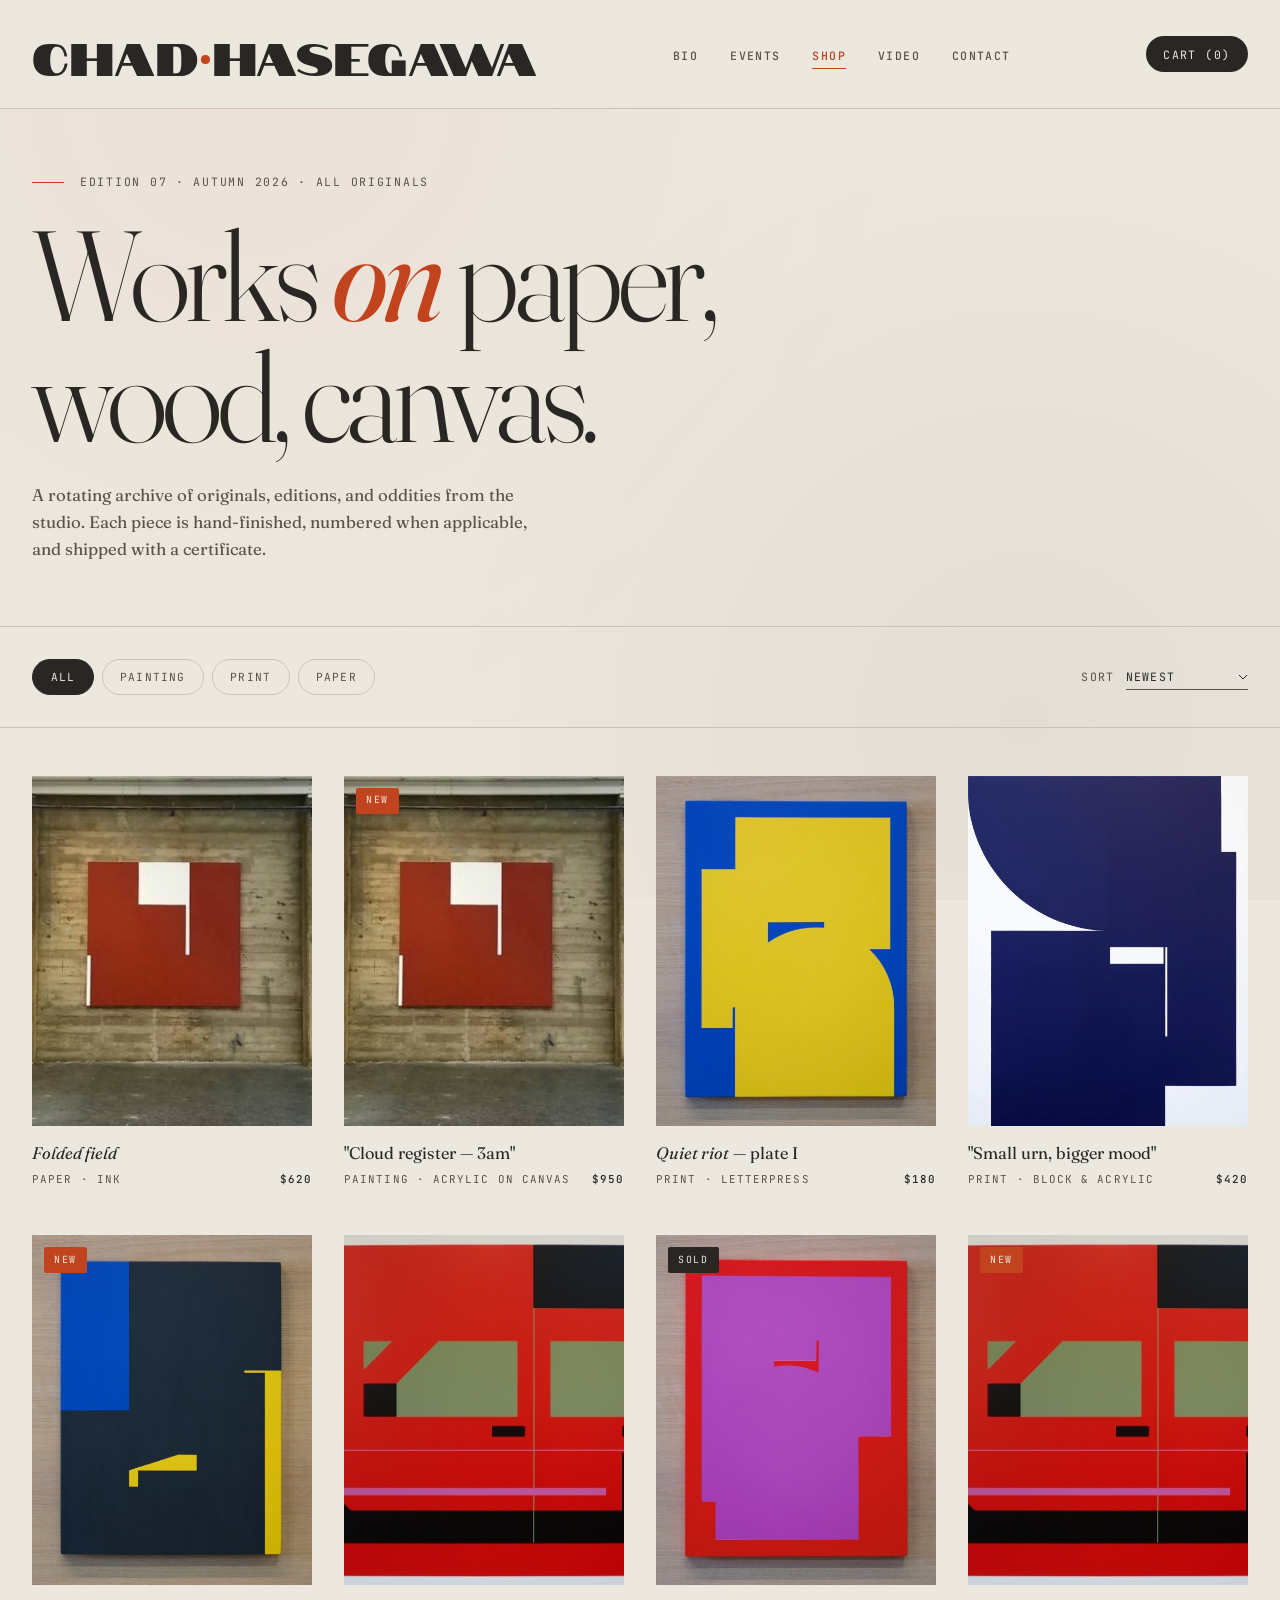
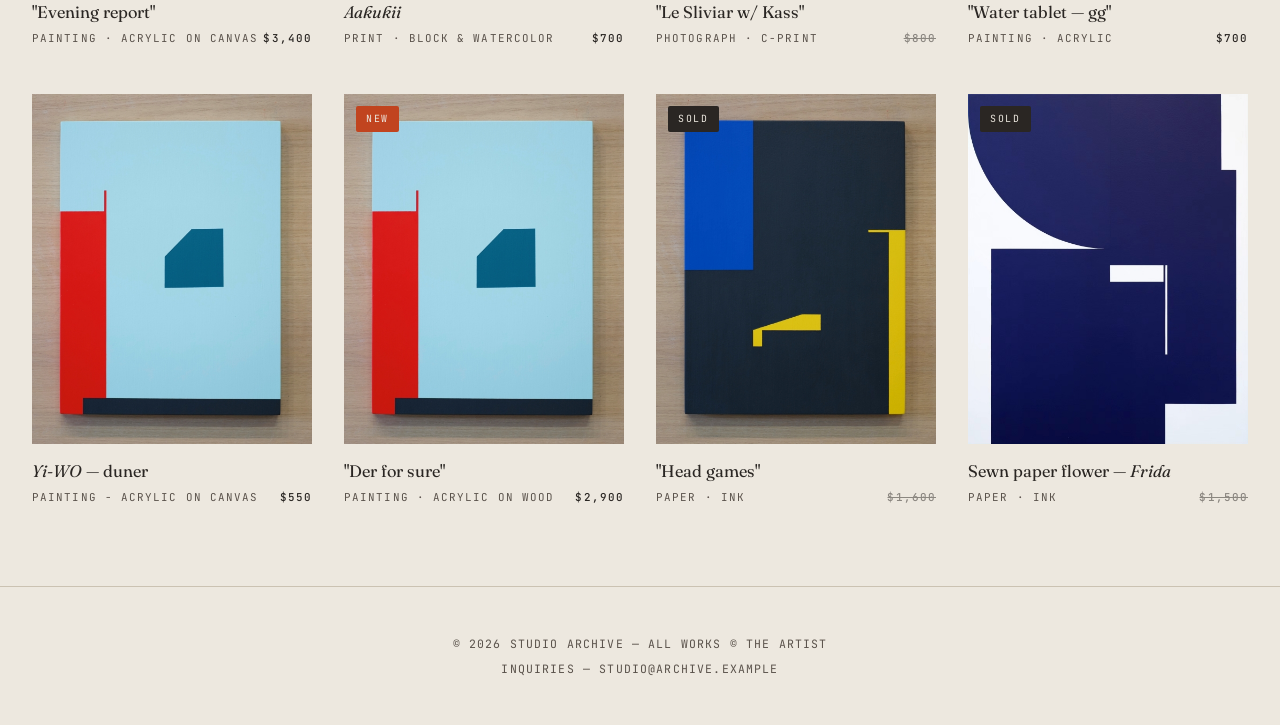
==== shop.html @ c1d75001 "init" ====
<!DOCTYPE html>
<html lang="en">
<head>
<meta charset="UTF-8">
<meta name="viewport" content="width=device-width, initial-scale=1.0">
<title>SHOP — Studio Archive</title>
<link rel="preconnect" href="https://fonts.googleapis.com">
<link rel="preconnect" href="https://fonts.gstatic.com" crossorigin>
<link href="https://fonts.googleapis.com/css2?family=Fraunces:ital,opsz,wght@0,9..144,300;0,9..144,400;0,9..144,500;1,9..144,400&family=JetBrains+Mono:wght@400;500&family=Notable&display=swap" rel="stylesheet">
<style>
  :root {
    --bg: #ede8df;
    --bg-alt: #e4ddd0;
    --ink: #2a2623;
    --ink-soft: #5a524b;
    --rule: #cbc2b2;
    --accent: #c1441f;
    --accent-soft: #e8d5c4;
    --shadow: 0 30px 60px -20px rgba(42, 38, 35, 0.25);
  }

  * { box-sizing: border-box; margin: 0; padding: 0; }

  html { scroll-behavior: smooth; }

  body {
    background: var(--bg);
    color: var(--ink);
    font-family: 'Fraunces', Georgia, serif;
    font-weight: 400;
    line-height: 1.5;
    -webkit-font-smoothing: antialiased;
    min-height: 100vh;
    overflow-x: hidden;
  }

  body::before {
    content: '';
    position: fixed;
    inset: 0;
    background-image:
      radial-gradient(circle at 20% 10%, rgba(193, 68, 31, 0.04) 0%, transparent 50%),
      radial-gradient(circle at 80% 80%, rgba(42, 38, 35, 0.05) 0%, transparent 50%);
    pointer-events: none;
    z-index: 0;
  }

  /* ========= Header ========= */
  header {
    position: sticky;
    top: 0;
    z-index: 50;
    background: rgba(237, 232, 223, 0.85);
    backdrop-filter: blur(12px);
    -webkit-backdrop-filter: blur(12px);
    border-bottom: 1px solid var(--rule);
  }

  .nav-inner {
    max-width: 1600px;
    margin: 0 auto;
    padding: 1.25rem 2rem;
    display: flex;
    align-items: center;
    justify-content: space-between;
    gap: 2rem;
  }

  .logo {
    font-family: 'Notable', serif;
    font-weight: 400;
    font-size: 2.85rem;
    letter-spacing: 0.02em;
    text-decoration: none;
    color:#2a2623
  }

  .logo span { color: var(--accent); }

  nav ul {
    list-style: none;
    display: flex;
    gap: 2rem;
    align-items: center;
  }

  nav a {
    color: var(--ink-soft);
    text-decoration: none;
    font-family: 'JetBrains Mono', monospace;
    font-size: 0.72rem;
    font-weight: 500;
    letter-spacing: 0.12em;
    text-transform: uppercase;
    transition: color 0.3s ease;
    position: relative;
  }

  nav a:hover, nav a.active { color: var(--accent); }

  nav a.active::after {
    content: '';
    position: absolute;
    bottom: -6px;
    left: 0;
    right: 0;
    height: 1px;
    background: var(--accent);
  }

  .cart-btn {
    font-family: 'JetBrains Mono', monospace;
    font-size: 0.72rem;
    letter-spacing: 0.12em;
    text-transform: uppercase;
    background: var(--ink);
    color: var(--bg);
    border: none;
    padding: 0.65rem 1.1rem;
    cursor: pointer;
    transition: background 0.3s ease;
    border-radius: 999px;
  }

  .cart-btn:hover { background: var(--accent); }

  .menu-toggle {
    display: none;
    background: none;
    border: none;
    cursor: pointer;
    padding: 0.5rem;
    width: 40px;
    height: 40px;
    position: relative;
  }

  .menu-toggle span {
    display: block;
    width: 22px;
    height: 1.5px;
    background: var(--ink);
    position: absolute;
    left: 9px;
    transition: transform 0.3s ease, opacity 0.3s ease;
  }

  .menu-toggle span:nth-child(1) { top: 14px; }
  .menu-toggle span:nth-child(2) { top: 20px; }
  .menu-toggle span:nth-child(3) { top: 26px; }

  .menu-toggle.active span:nth-child(1) { transform: translateY(6px) rotate(45deg); }
  .menu-toggle.active span:nth-child(2) { opacity: 0; }
  .menu-toggle.active span:nth-child(3) { transform: translateY(-6px) rotate(-45deg); }

  /* ========= Hero ========= */
  .hero {
    max-width: 1600px;
    margin: 0 auto;
    padding: 4rem 2rem 2rem;
    position: relative;
    z-index: 1;
  }

  .hero-meta {
    font-family: 'JetBrains Mono', monospace;
    font-size: 0.72rem;
    letter-spacing: 0.15em;
    text-transform: uppercase;
    color: var(--ink-soft);
    margin-bottom: 1.5rem;
    display: flex;
    align-items: center;
    gap: 1rem;
  }

  .hero-meta::before {
    content: '';
    width: 32px;
    height: 1px;
    background: var(--accent);
  }

  .hero h1 {
    font-size: clamp(3.5rem, 10vw, 9rem);
    font-weight: 300;
    line-height: 0.95;
    letter-spacing: -0.04em;
    font-variation-settings: "opsz" 144;
    margin-bottom: 1.5rem;
  }

  .hero h1 em {
    font-style: italic;
    font-weight: 400;
    color: var(--accent);
  }

  .hero-desc {
    max-width: 500px;
    color: var(--ink-soft);
    font-size: 1.05rem;
    line-height: 1.6;
    margin-bottom: 2rem;
  }

  /* ========= Filters ========= */
  .filter-bar {
    max-width: 1600px;
    margin: 0 auto;
    padding: 2rem;
    display: flex;
    align-items: center;
    justify-content: space-between;
    gap: 2rem;
    border-top: 1px solid var(--rule);
    border-bottom: 1px solid var(--rule);
    flex-wrap: wrap;
    position: relative;
    z-index: 1;
  }

  .filters {
    display: flex;
    gap: 0.5rem;
    flex-wrap: wrap;
  }

  .filter-btn {
    background: transparent;
    border: 1px solid var(--rule);
    color: var(--ink-soft);
    padding: 0.6rem 1.1rem;
    font-family: 'JetBrains Mono', monospace;
    font-size: 0.7rem;
    letter-spacing: 0.1em;
    text-transform: uppercase;
    cursor: pointer;
    transition: all 0.3s ease;
    border-radius: 999px;
  }

  .filter-btn:hover {
    border-color: var(--ink);
    color: var(--ink);
  }

  .filter-btn.active {
    background: var(--ink);
    color: var(--bg);
    border-color: var(--ink);
  }

  .sort-wrap {
    display: flex;
    align-items: center;
    gap: 0.75rem;
    font-family: 'JetBrains Mono', monospace;
    font-size: 0.72rem;
    letter-spacing: 0.1em;
    text-transform: uppercase;
    color: var(--ink-soft);
  }

  .sort-wrap select {
    background: transparent;
    border: none;
    border-bottom: 1px solid var(--ink-soft);
    color: var(--ink);
    font-family: 'JetBrains Mono', monospace;
    font-size: 0.72rem;
    letter-spacing: 0.1em;
    text-transform: uppercase;
    padding: 0.3rem 1.5rem 0.3rem 0;
    cursor: pointer;
    appearance: none;
    -webkit-appearance: none;
    background-image: url("data:image/svg+xml;charset=UTF-8,%3csvg xmlns='http://www.w3.org/2000/svg' width='10' height='6' viewBox='0 0 10 6'%3e%3cpath d='M1 1l4 4 4-4' stroke='%232a2623' fill='none'/%3e%3c/svg%3e");
    background-repeat: no-repeat;
    background-position: right 0 center;
  }

  /* ========= Gallery grid ========= */
  .gallery {
    max-width: 1600px;
    margin: 0 auto;
    padding: 3rem 2rem 5rem;
    display: grid;
    grid-template-columns: repeat(auto-fill, minmax(280px, 1fr));
    gap: 3rem 2rem;
    position: relative;
    z-index: 1;
  }

  .card {
    cursor: pointer;
    display: flex;
    flex-direction: column;
    gap: 1rem;
    animation: fadeUp 0.6s ease both;
    animation-delay: calc(var(--i) * 60ms);
  }

  @keyframes fadeUp {
    from { opacity: 0; transform: translateY(20px); }
    to { opacity: 1; transform: translateY(0); }
  }

  .card-img-wrap {
    position: relative;
    overflow: hidden;
    background: var(--bg-alt);
    aspect-ratio: 4 / 5;
  }

  .card-img-wrap img {
    width: 100%;
    height: 100%;
    object-fit: cover;
    transition: transform 0.8s cubic-bezier(0.2, 0.8, 0.2, 1), opacity 0.4s ease;
    display: block;
  }

  .card:hover .card-img-wrap img { transform: scale(1.04); }

  .card-badge {
    position: absolute;
    top: 0.75rem;
    left: 0.75rem;
    font-family: 'JetBrains Mono', monospace;
    font-size: 0.62rem;
    letter-spacing: 0.15em;
    text-transform: uppercase;
    padding: 0.35rem 0.65rem;
    background: var(--bg);
    color: var(--ink);
    border-radius: 2px;
  }

  .card-badge.sold { background: var(--ink); color: var(--bg); }
  .card-badge.new { background: var(--accent); color: var(--bg); }

  .card-count {
    position: absolute;
    bottom: 0.75rem;
    right: 0.75rem;
    font-family: 'JetBrains Mono', monospace;
    font-size: 0.62rem;
    letter-spacing: 0.1em;
    padding: 0.3rem 0.55rem;
    background: rgba(237, 232, 223, 0.9);
    backdrop-filter: blur(4px);
    color: var(--ink);
    border-radius: 2px;
    opacity: 0;
    transition: opacity 0.3s ease;
  }

  .card:hover .card-count { opacity: 1; }

  .card-info {
    display: flex;
    flex-direction: column;
    gap: 0.25rem;
  }

  .card-title {
    font-size: 1.05rem;
    font-weight: 400;
    line-height: 1.35;
    color: var(--ink);
    font-variation-settings: "opsz" 48;
  }

  .card-title em { font-style: italic; }

  .card-meta {
    font-family: 'JetBrains Mono', monospace;
    font-size: 0.68rem;
    letter-spacing: 0.1em;
    text-transform: uppercase;
    color: var(--ink-soft);
    display: flex;
    justify-content: space-between;
    align-items: center;
    margin-top: 0.15rem;
  }

  .card-meta .price { color: var(--ink); font-weight: 500; }
  .card-meta .price.sold { text-decoration: line-through; opacity: 0.5; }

  .no-results {
    grid-column: 1 / -1;
    text-align: center;
    padding: 6rem 2rem;
    color: var(--ink-soft);
  }

  .no-results h3 {
    font-size: 2rem;
    font-weight: 300;
    font-style: italic;
    margin-bottom: 0.5rem;
  }

  /* ========= Modal / Lightbox ========= */
  .modal {
    position: fixed;
    inset: 0;
    background: rgba(42, 38, 35, 0.85);
    backdrop-filter: blur(8px);
    -webkit-backdrop-filter: blur(8px);
    z-index: 100;
    display: none;
    opacity: 0;
    transition: opacity 0.35s ease;
    overflow-y: auto;
  }

  .modal.open {
    display: block;
    opacity: 1;
  }

  .modal-inner {
    max-width: 1400px;
    margin: 0 auto;
    padding: 2rem;
    min-height: 100vh;
    display: grid;
    grid-template-columns: 1.4fr 1fr;
    gap: 3rem;
    align-items: center;
  }

  .modal-close {
    position: fixed;
    top: 1.5rem;
    right: 1.5rem;
    width: 48px;
    height: 48px;
    background: var(--bg);
    border: none;
    border-radius: 50%;
    cursor: pointer;
    z-index: 110;
    display: flex;
    align-items: center;
    justify-content: center;
    transition: transform 0.3s ease;
  }

  .modal-close:hover { transform: rotate(90deg); }

  .modal-close::before,
  .modal-close::after {
    content: '';
    position: absolute;
    width: 18px;
    height: 1.5px;
    background: var(--ink);
  }
  .modal-close::before { transform: rotate(45deg); }
  .modal-close::after { transform: rotate(-45deg); }

  .modal-gallery {
    position: relative;
    background: var(--bg-alt);
    aspect-ratio: 4 / 5;
    overflow: hidden;
  }

  .modal-gallery img {
    position: absolute;
    inset: 0;
    width: 100%;
    height: 100%;
    object-fit: cover;
    opacity: 0;
    transition: opacity 0.5s ease;
  }

  .modal-gallery img.active { opacity: 1; }

  .gallery-nav {
    position: absolute;
    bottom: 1rem;
    left: 50%;
    transform: translateX(-50%);
    display: flex;
    gap: 0.5rem;
    z-index: 2;
  }

  .gallery-dot {
    width: 8px;
    height: 8px;
    border-radius: 50%;
    border: none;
    background: rgba(237, 232, 223, 0.5);
    cursor: pointer;
    transition: background 0.3s ease, transform 0.3s ease;
  }

  .gallery-dot.active {
    background: var(--bg);
    transform: scale(1.3);
  }

  .gallery-arrow {
    position: absolute;
    top: 50%;
    transform: translateY(-50%);
    width: 44px;
    height: 44px;
    background: rgba(237, 232, 223, 0.9);
    border: none;
    border-radius: 50%;
    cursor: pointer;
    display: flex;
    align-items: center;
    justify-content: center;
    z-index: 2;
    transition: background 0.3s ease;
    font-family: 'JetBrains Mono', monospace;
    color: var(--ink);
  }

  .gallery-arrow:hover { background: var(--bg); }
  .gallery-arrow.prev { left: 1rem; }
  .gallery-arrow.next { right: 1rem; }

  .modal-details {
    color: var(--bg);
    padding: 1rem 0;
  }

  .modal-cat {
    font-family: 'JetBrains Mono', monospace;
    font-size: 0.72rem;
    letter-spacing: 0.15em;
    text-transform: uppercase;
    color: var(--accent-soft);
    margin-bottom: 1rem;
    display: flex;
    align-items: center;
    gap: 1rem;
  }

  .modal-cat::before {
    content: '';
    width: 32px;
    height: 1px;
    background: var(--accent-soft);
  }

  .modal-title {
    font-size: clamp(2rem, 4vw, 3.25rem);
    font-weight: 300;
    line-height: 1.05;
    letter-spacing: -0.02em;
    margin-bottom: 1.5rem;
    font-variation-settings: "opsz" 144;
  }

  .modal-title em { font-style: italic; color: var(--accent-soft); }

  .modal-price {
    font-family: 'JetBrains Mono', monospace;
    font-size: 1.1rem;
    letter-spacing: 0.05em;
    margin-bottom: 2rem;
    padding-bottom: 2rem;
    border-bottom: 1px solid rgba(237, 232, 223, 0.2);
  }

  .modal-price .sold-tag {
    font-size: 0.7rem;
    letter-spacing: 0.15em;
    color: var(--accent);
    margin-left: 1rem;
  }

  .modal-desc {
    color: var(--accent-soft);
    line-height: 1.7;
    margin-bottom: 2rem;
    font-size: 1rem;
  }

  .modal-specs {
    display: grid;
    grid-template-columns: 1fr 1fr;
    gap: 1rem 2rem;
    margin-bottom: 2.5rem;
    padding-top: 1.5rem;
    border-top: 1px solid rgba(237, 232, 223, 0.2);
  }

  .spec-label {
    font-family: 'JetBrains Mono', monospace;
    font-size: 0.65rem;
    letter-spacing: 0.15em;
    text-transform: uppercase;
    color: var(--accent-soft);
    opacity: 0.7;
    margin-bottom: 0.25rem;
  }

  .spec-value {
    font-size: 0.95rem;
    color: var(--bg);
  }

  .add-cart {
    display: inline-block;
    padding: 1rem 2rem;
    background: var(--bg);
    color: var(--ink);
    border: none;
    font-family: 'JetBrains Mono', monospace;
    font-size: 0.75rem;
    letter-spacing: 0.15em;
    text-transform: uppercase;
    cursor: pointer;
    transition: background 0.3s ease, color 0.3s ease;
    border-radius: 999px;
  }

  .add-cart:hover { background: var(--accent); color: var(--bg); }
  .add-cart:disabled { opacity: 0.4; cursor: not-allowed; }

  /* ========= Footer ========= */
  footer {
    border-top: 1px solid var(--rule);
    padding: 3rem 2rem;
    text-align: center;
    font-family: 'JetBrains Mono', monospace;
    font-size: 0.72rem;
    letter-spacing: 0.1em;
    text-transform: uppercase;
    color: var(--ink-soft);
    position: relative;
    z-index: 1;
  }

  footer p + p { margin-top: 0.5rem; }

  /* ========= Responsive ========= */
  @media (max-width: 900px) {
    .modal-inner {
      grid-template-columns: 1fr;
      gap: 2rem;
      padding: 5rem 1.5rem 3rem;
    }
  }

  @media (max-width: 720px) {
    .menu-toggle { display: block; }
    nav ul {
      position: fixed;
      top: 0;
      right: 0;
      bottom: 0;
      width: 75%;
      max-width: 320px;
      background: var(--bg);
      flex-direction: column;
      align-items: flex-start;
      justify-content: center;
      padding: 2rem;
      gap: 1.5rem;
      transform: translateX(100%);
      transition: transform 0.4s cubic-bezier(0.2, 0.8, 0.2, 1);
      box-shadow: var(--shadow);
    }

    nav ul.open { transform: translateX(0); }
    nav a { font-size: 0.9rem; }
    .cart-btn { padding: 0.5rem 0.9rem; font-size: 0.65rem; }
    .nav-inner { padding: 1rem 1.25rem; gap: 1rem; }

    .hero { padding: 2.5rem 1.25rem 1.5rem; }
    .filter-bar { padding: 1.25rem; gap: 1rem; }
    .sort-wrap { width: 100%; justify-content: space-between; }
    .gallery {
      padding: 2rem 1.25rem 3rem;
      grid-template-columns: repeat(auto-fill, minmax(160px, 1fr));
      gap: 2rem 1rem;
    }

    .card-title { font-size: 0.9rem; }
    .card-meta { font-size: 0.62rem; }
  }

  @media (max-width: 480px) {
    .hero h1 { font-size: 3rem; }
    .modal-close {
      top: 1rem;
      right: 1rem;
      width: 40px;
      height: 40px;
    }
  }

  /* ========= Accessibility ========= */
  button:focus-visible, a:focus-visible, select:focus-visible {
    outline: 2px solid var(--accent);
    outline-offset: 3px;
  }

  @media (prefers-reduced-motion: reduce) {
    *, *::before, *::after {
      animation-duration: 0.01ms !important;
      transition-duration: 0.01ms !important;
    }
  }
</style>
</head>
<body>

<header>
  <div class="nav-inner">
    <a href="#" class="logo">Chad<span>·</span>Hasegawa</a>
    <nav>
      <ul id="nav-list">
        <li><a href="#">Bio</a></li>
        <li><a href="#">Events</a></li>
        <li><a href="#" class="active">Shop</a></li>
        <li><a href="#">Video</a></li>
        <li><a href="#">Contact</a></li>
      </ul>
    </nav>
    <div style="display:flex;align-items:center;gap:0.75rem;">
      <button class="cart-btn" type="button">Cart (<span id="cart-count">0</span>)</button>
      <button class="menu-toggle" id="menu-toggle" aria-label="Toggle menu">
        <span></span><span></span><span></span>
      </button>
    </div>
  </div>
</header>

<section class="hero">
  <div class="hero-meta">Edition 07 · Autumn 2026 · All originals</div>
  <h1>Works <em>on</em> paper,<br>wood, canvas.</h1>
  <p class="hero-desc">A rotating archive of originals, editions, and oddities from the studio. Each piece is hand-finished, numbered when applicable, and shipped with a certificate.</p>
</section>

<div class="filter-bar">
  <div class="filters" id="filters">
    <button class="filter-btn active" data-filter="all">All</button>
    <button class="filter-btn" data-filter="painting">Painting</button>
    <button class="filter-btn" data-filter="print">Print</button>
    <button class="filter-btn" data-filter="paper">Paper</button>
  </div>
  <div class="sort-wrap">
    <label for="sort">Sort</label>
    <select id="sort">
      <option value="new">Newest</option>
      <option value="low">Price — Low</option>
      <option value="high">Price — High</option>
      <option value="az">A → Z</option>
    </select>
  </div>
</div>

<main class="gallery" id="gallery"></main>

<footer>
  <p>© 2026 Studio Archive — All works © the artist</p>
  <p>Inquiries — studio@archive.example</p>
</footer>

<!-- Modal -->
<div class="modal" id="modal" role="dialog" aria-modal="true" aria-labelledby="modal-title">
  <button class="modal-close" id="modal-close" aria-label="Close"></button>
  <div class="modal-inner">
    <div class="modal-gallery" id="modal-gallery">
      <button class="gallery-arrow prev" id="gal-prev" aria-label="Previous image">‹</button>
      <button class="gallery-arrow next" id="gal-next" aria-label="Next image">›</button>
      <div class="gallery-nav" id="gallery-nav"></div>
    </div>
    <div class="modal-details">
      <div class="modal-cat" id="modal-cat">Painting</div>
      <h2 class="modal-title" id="modal-title">Untitled</h2>
      <div class="modal-price" id="modal-price">$0</div>
      <p class="modal-desc" id="modal-desc"></p>
      <div class="modal-specs" id="modal-specs"></div>
      <button class="add-cart" id="add-cart">Add to cart</button>
    </div>
  </div>
</div>

<script>
  // ======== Data ========
  const artworks = [
    {
      id: 1, title: 'Sewn paper flower — <em>Frida</em>', cat: 'paper', catLabel: 'Paper · Ink',
      price: 1500, sold: true, new: false,
      year: '2025', medium: 'Sewn paper, thread, frame', size: '15 × 14.5 × 1.25 in', edition: 'Unique',
      desc: 'A bloom built from salvaged paper and hand-stitched in the round. Framed in raw oak, sealed against time.',
      images: [260, 261, 262, 263]
    },
    {
      id: 2, title: '"Head games"', cat: 'drawing', catLabel: 'Paper · Ink',
      price: 1600, sold: true, new: false,
      year: '2025', medium: 'Low-fire ceramic, oxide wash', size: '12 × 11 × 9 in', edition: 'Unique',
      desc: 'Slab-built and coil-assembled. The glaze pools where it wants to. That is the deal with ceramic.',
      images: [431, 432, 433]
    },
    {
      id: 3, title: '"Der for sure"', cat: 'painting', catLabel: 'Painting · Acrylic on wood',
      price: 2900, sold: false, new: true,
      year: '2025', medium: 'Acrylic on wood panel', size: '24 × 24 × 2 in', edition: 'Unique',
      desc: 'Layered flats, dry-brushed edges, and a palette pulled from late afternoons in the studio.',
      images: [164, 165, 166]
    },
    {
      id: 4, title: '<em>Yi-WO</em> — duner', cat: 'painting', catLabel: 'Painting - Acrylic on canvas',
      price: 550, sold: false, new: false,
      year: '2023', medium: 'C-print, Japanese chalk stamp, India ink', size: '11 × 9 × 1.5 in', edition: 'AP',
      desc: 'A coastal fragment marked with studio stamps. Ink added by hand after the print dried.',
      images: [1039, 1040]
    },
    {
      id: 5, title: '"Water tablet — gg"', cat: 'painting', catLabel: 'Painting · Acrylic',
      price: 700, sold: false, new: true,
      year: '2025', medium: 'Acrylic on plywood', size: '21 × 7 × 0.5 in', edition: 'Unique',
      desc: 'Long, narrow, and tactile. A sketch-surface treated as a finished object.',
      images: [177, 178, 179]
    },
    {
      id: 6, title: '"Le Sliviar w/ Kass"', cat: 'photo', catLabel: 'Photograph · C-print',
      price: 800, sold: true, new: false,
      year: '2024', medium: 'C-print, chalk stamp, India ink', size: '17.5 × 13 × 1 in', edition: '1 of 3',
      desc: 'A portrait at dusk, marked and sealed in the archive set.',
      images: [237, 238]
    },
    {
      id: 7, title: '<em>Aakukii</em>', cat: 'print', catLabel: 'Print · Block & watercolor',
      price: 700, sold: false, new: false,
      year: '2025', medium: 'Framed block print with watercolor', size: '15.5 × 13 × 1 in', edition: 'AP',
      desc: 'Carved from soft birch, inked in two passes, and hand-tinted at the edges.',
      images: [338, 339]
    },
    {
      id: 8, title: '"Evening report"', cat: 'painting', catLabel: 'Painting · Acrylic on canvas',
      price: 3400, sold: false, new: true,
      year: '2026', medium: 'Oil on linen-wrapped canvas', size: '30 × 24 × 1.5 in', edition: 'Unique',
      desc: 'A large flat, built in dusk-colored passes. Brush kept wide, horizon kept low.',
      images: [1040, 1041, 1042]
    },
    {
      id: 9, title: '"Small urn, bigger mood"', cat: 'print', catLabel: 'Print · Block & acrylic',
      price: 420, sold: false, new: false,
      year: '2024', medium: 'Wheel-thrown stoneware, ash glaze', size: '8 × 6 × 6 in', edition: 'Unique',
      desc: 'A modest vessel with an outsized opinion of itself. Ash glaze runs pleasantly.',
      images: [225, 226]
    },
    {
      id: 10, title: '<em>Quiet riot</em> — plate I', cat: 'print', catLabel: 'Print · Letterpress',
      price: 180, sold: false, new: false,
      year: '2024', medium: 'Letterpress on Stonehenge', size: '11 × 15 in', edition: '12 of 40',
      desc: 'Pulled by hand on a Vandercook. Some plates bite deeper than others; that is the idea.',
      images: [159, 160]
    },
    {
      id: 11, title: '"Cloud register — 3am"', cat: 'painting', catLabel: 'Painting · Acrylic on canvas',
      price: 950, sold: false, new: true,
      year: '2025', medium: 'Silver gelatin print, selenium toned', size: '16 × 20 in', edition: '2 of 8',
      desc: 'Exposed through a long night. Toned the next afternoon. Signed in graphite.',
      images: [1015, 1016]
    },
    {
      id: 12, title: '<em>Folded field</em>', cat: 'paper', catLabel: 'Paper · Ink',
      price: 620, sold: false, new: false,
      year: '2024', medium: 'Collage on 300gsm paper', size: '14 × 11 × 0.25 in', edition: 'Unique',
      desc: 'Cut, creased, and laid flat. The folds catch the light and never quite relax.',
      images: [1043, 1044, 1045]
    }
  ];

  // Local images from public/images
  const imageFiles = [
    '626411563_18376418215086904_8041467930838580135_n.jpg',
    'CHAD2.jpg',
    'Chad3.jpg',
    'Chad4.jpg',
    'Chad5.jpg',
    'Chad7.jpg',
    'Chad6.jpg'
  ];
  const imgUrl = (seed) =>
    `public/images/${imageFiles[seed % imageFiles.length]}`;

  // ======== State ========
  let filter = 'all';
  let sort = 'new';
  let cart = 0;
  let currentArt = null;
  let currentImgIdx = 0;

  // ======== Render gallery ========
  const gallery = document.getElementById('gallery');

  function filterSort(list) {
    let items = filter === 'all' ? [...list] : list.filter(a => a.cat === filter);
    if (sort === 'low') items.sort((a, b) => a.price - b.price);
    else if (sort === 'high') items.sort((a, b) => b.price - a.price);
    else if (sort === 'az') items.sort((a, b) =>
      a.title.replace(/<[^>]*>/g, '').localeCompare(b.title.replace(/<[^>]*>/g, ''))
    );
    else items.sort((a, b) => b.id - a.id);
    return items;
  }

  function render() {
    const items = filterSort(artworks);
    gallery.innerHTML = '';
    if (items.length === 0) {
      gallery.innerHTML = `
        <div class="no-results">
          <h3>No works found</h3>
          <p>Try a different filter.</p>
        </div>`;
      return;
    }
    items.forEach((a, i) => {
      const card = document.createElement('article');
      card.className = 'card';
      card.style.setProperty('--i', i);
      card.setAttribute('role', 'button');
      card.setAttribute('tabindex', '0');
      card.setAttribute('aria-label', `View details for ${a.title.replace(/<[^>]*>/g, '')}`);

      const badge = a.sold
        ? '<span class="card-badge sold">Sold</span>'
        : (a.new ? '<span class="card-badge new">New</span>' : '');

      card.innerHTML = `
        <div class="card-img-wrap">
          ${badge}
          <img src="${imgUrl(a.images[0])}" alt="${a.title.replace(/<[^>]*>/g, '')}" loading="lazy">
          ${a.images.length > 1 ? `<span class="card-count">+${a.images.length - 1} more</span>` : ''}
        </div>
        <div class="card-info">
          <h3 class="card-title">${a.title}</h3>
          <div class="card-meta">
            <span>${a.catLabel}</span>
            <span class="price ${a.sold ? 'sold' : ''}">$${a.price.toLocaleString()}</span>
          </div>
        </div>
      `;

      card.addEventListener('click', () => openModal(a));
      card.addEventListener('keydown', e => {
        if (e.key === 'Enter' || e.key === ' ') {
          e.preventDefault();
          openModal(a);
        }
      });
      gallery.appendChild(card);
    });
  }

  // ======== Filter / sort interactions ========
  document.getElementById('filters').addEventListener('click', e => {
    const btn = e.target.closest('.filter-btn');
    if (!btn) return;
    document.querySelectorAll('.filter-btn').forEach(b => b.classList.remove('active'));
    btn.classList.add('active');
    filter = btn.dataset.filter;
    render();
  });

  document.getElementById('sort').addEventListener('change', e => {
    sort = e.target.value;
    render();
  });

  // ======== Modal ========
  const modal = document.getElementById('modal');
  const modalGallery = document.getElementById('modal-gallery');
  const galleryNav = document.getElementById('gallery-nav');

  function openModal(art) {
    currentArt = art;
    currentImgIdx = 0;

    document.getElementById('modal-cat').textContent = art.catLabel;
    document.getElementById('modal-title').innerHTML = art.title;
    document.getElementById('modal-price').innerHTML =
      `$${art.price.toLocaleString()}${art.sold ? '<span class="sold-tag">· Sold out</span>' : ''}`;
    document.getElementById('modal-desc').textContent = art.desc;

    document.getElementById('modal-specs').innerHTML = `
      <div><div class="spec-label">Year</div><div class="spec-value">${art.year}</div></div>
      <div><div class="spec-label">Edition</div><div class="spec-value">${art.edition}</div></div>
      <div><div class="spec-label">Medium</div><div class="spec-value">${art.medium}</div></div>
      <div><div class="spec-label">Size</div><div class="spec-value">${art.size}</div></div>
    `;

    const addBtn = document.getElementById('add-cart');
    addBtn.disabled = art.sold;
    addBtn.textContent = art.sold ? 'Sold out' : 'Add to cart';

    // Build image slides
    modalGallery.querySelectorAll('img').forEach(n => n.remove());
    art.images.forEach((seed, i) => {
      const img = document.createElement('img');
      img.src = imgUrl(seed, 1000, 1250);
      img.alt = `${art.title.replace(/<[^>]*>/g, '')} — view ${i + 1}`;
      if (i === 0) img.classList.add('active');
      modalGallery.insertBefore(img, modalGallery.firstChild);
    });

    // Build dots
    galleryNav.innerHTML = '';
    if (art.images.length > 1) {
      art.images.forEach((_, i) => {
        const dot = document.createElement('button');
        dot.className = 'gallery-dot' + (i === 0 ? ' active' : '');
        dot.setAttribute('aria-label', `Go to image ${i + 1}`);
        dot.addEventListener('click', () => showImg(i));
        galleryNav.appendChild(dot);
      });
    }

    // Show/hide arrows if single image
    const multi = art.images.length > 1;
    document.getElementById('gal-prev').style.display = multi ? 'flex' : 'none';
    document.getElementById('gal-next').style.display = multi ? 'flex' : 'none';

    modal.classList.add('open');
    document.body.style.overflow = 'hidden';
  }

  function closeModal() {
    modal.classList.remove('open');
    document.body.style.overflow = '';
    currentArt = null;
  }

  function showImg(idx) {
    if (!currentArt) return;
    const imgs = modalGallery.querySelectorAll('img');
    const dots = galleryNav.querySelectorAll('.gallery-dot');
    currentImgIdx = (idx + imgs.length) % imgs.length;
    imgs.forEach((img, i) => img.classList.toggle('active', i === currentImgIdx));
    dots.forEach((d, i) => d.classList.toggle('active', i === currentImgIdx));
  }

  document.getElementById('gal-prev').addEventListener('click', () => showImg(currentImgIdx - 1));
  document.getElementById('gal-next').addEventListener('click', () => showImg(currentImgIdx + 1));
  document.getElementById('modal-close').addEventListener('click', closeModal);

  modal.addEventListener('click', e => {
    if (e.target === modal) closeModal();
  });

  document.addEventListener('keydown', e => {
    if (!modal.classList.contains('open')) return;
    if (e.key === 'Escape') closeModal();
    else if (e.key === 'ArrowLeft') showImg(currentImgIdx - 1);
    else if (e.key === 'ArrowRight') showImg(currentImgIdx + 1);
  });

  // ======== Add to cart ========
  document.getElementById('add-cart').addEventListener('click', () => {
    if (!currentArt || currentArt.sold) return;
    cart += 1;
    document.getElementById('cart-count').textContent = cart;
    const btn = document.getElementById('add-cart');
    btn.textContent = 'Added ✓';
    setTimeout(() => { btn.textContent = 'Add to cart'; }, 1400);
  });

  // ======== Mobile menu ========
  const toggle = document.getElementById('menu-toggle');
  const navList = document.getElementById('nav-list');
  toggle.addEventListener('click', () => {
    toggle.classList.toggle('active');
    navList.classList.toggle('open');
  });
  navList.querySelectorAll('a').forEach(a =>
    a.addEventListener('click', () => {
      toggle.classList.remove('active');
      navList.classList.remove('open');
    })
  );

  // ======== Init ========
  render();
</script>

</body>
</html>
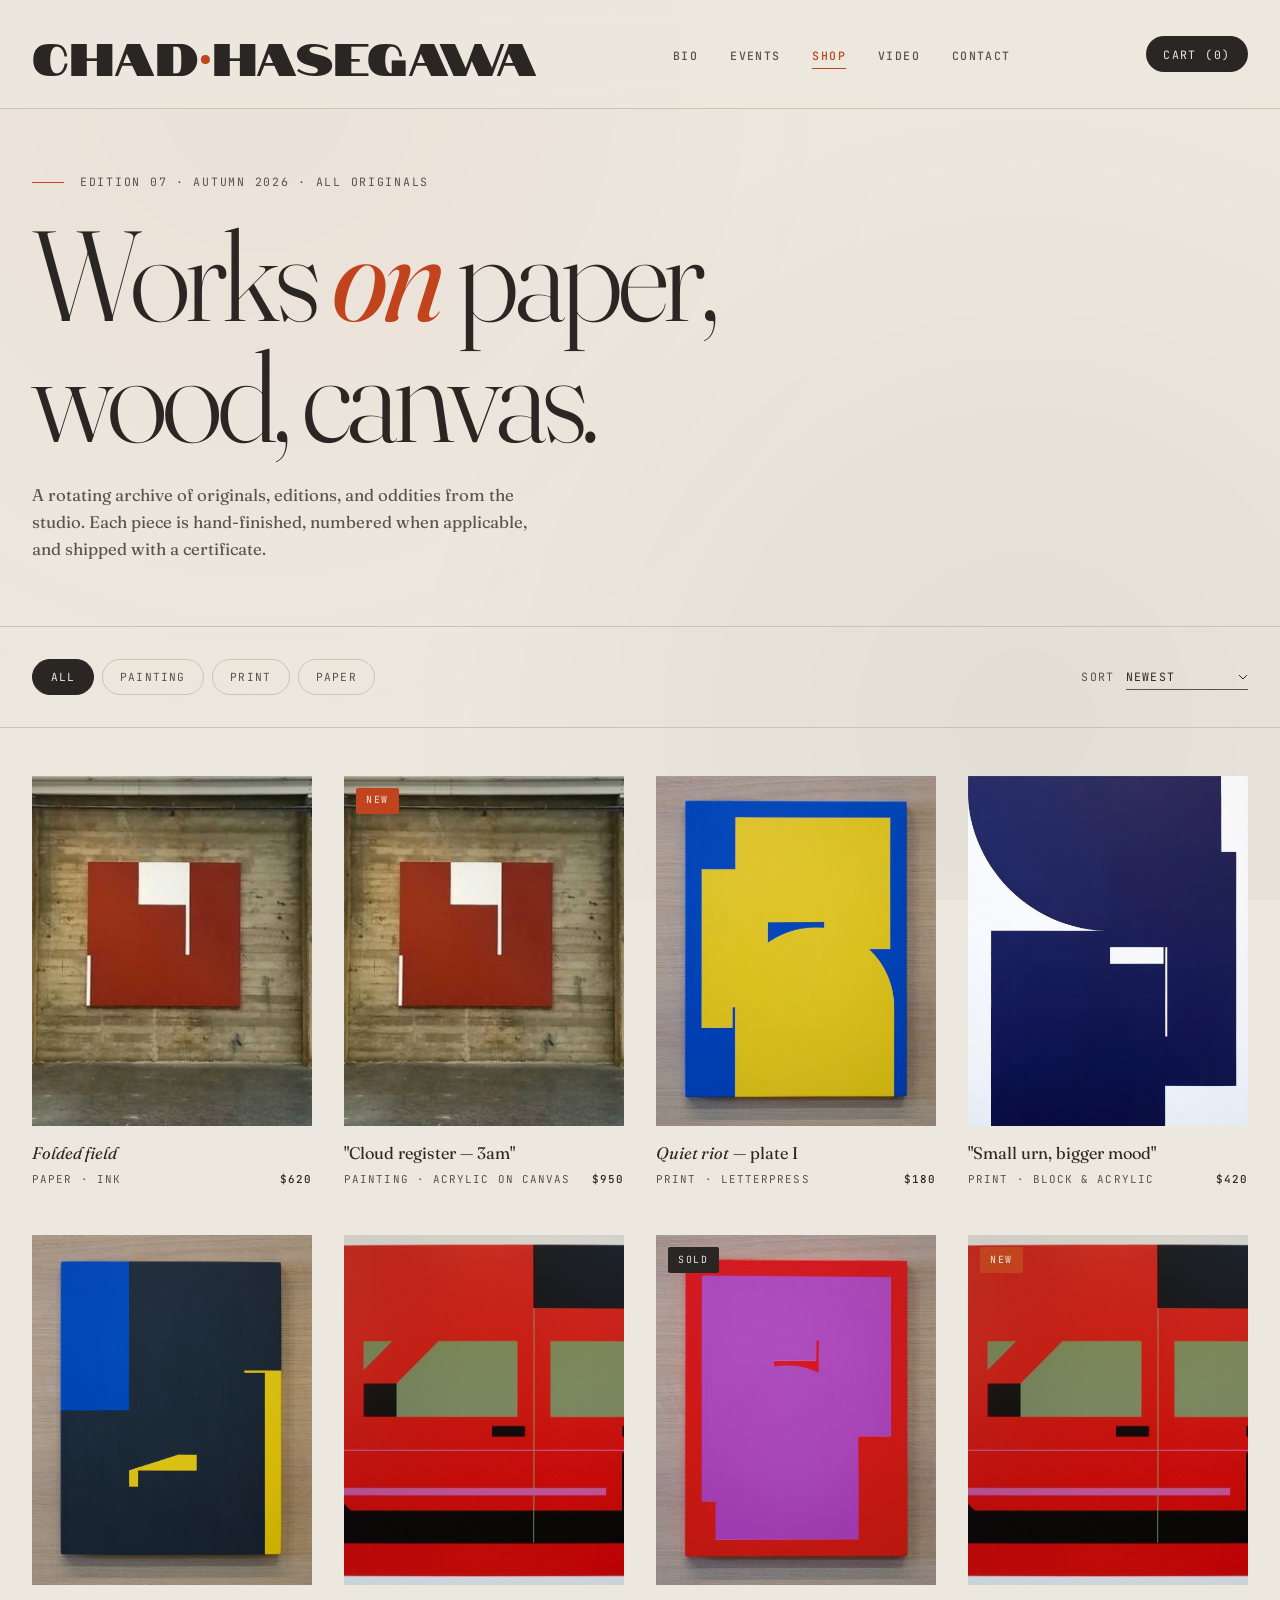
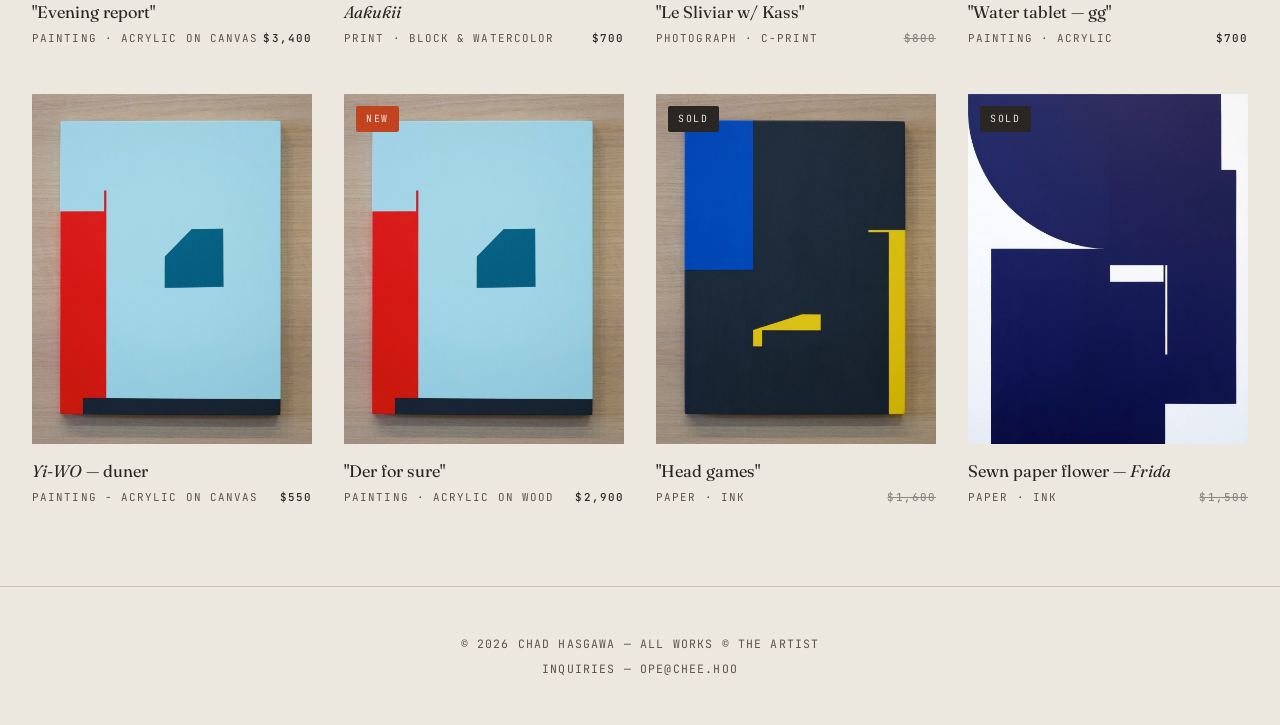
==== commit 96798461: "updated footer" ====
--- a/shop.html
+++ b/shop.html
@@ -767,8 +767,8 @@
 <main class="gallery" id="gallery"></main>
 
 <footer>
-  <p>© 2026 Studio Archive — All works © the artist</p>
-  <p>Inquiries — studio@archive.example</p>
+  <p>© 2026 Chad Hasgawa — All works © the artist</p>
+  <p>Inquiries — Ope@chee.hoo</p>
 </footer>
 
 <!-- Modal -->
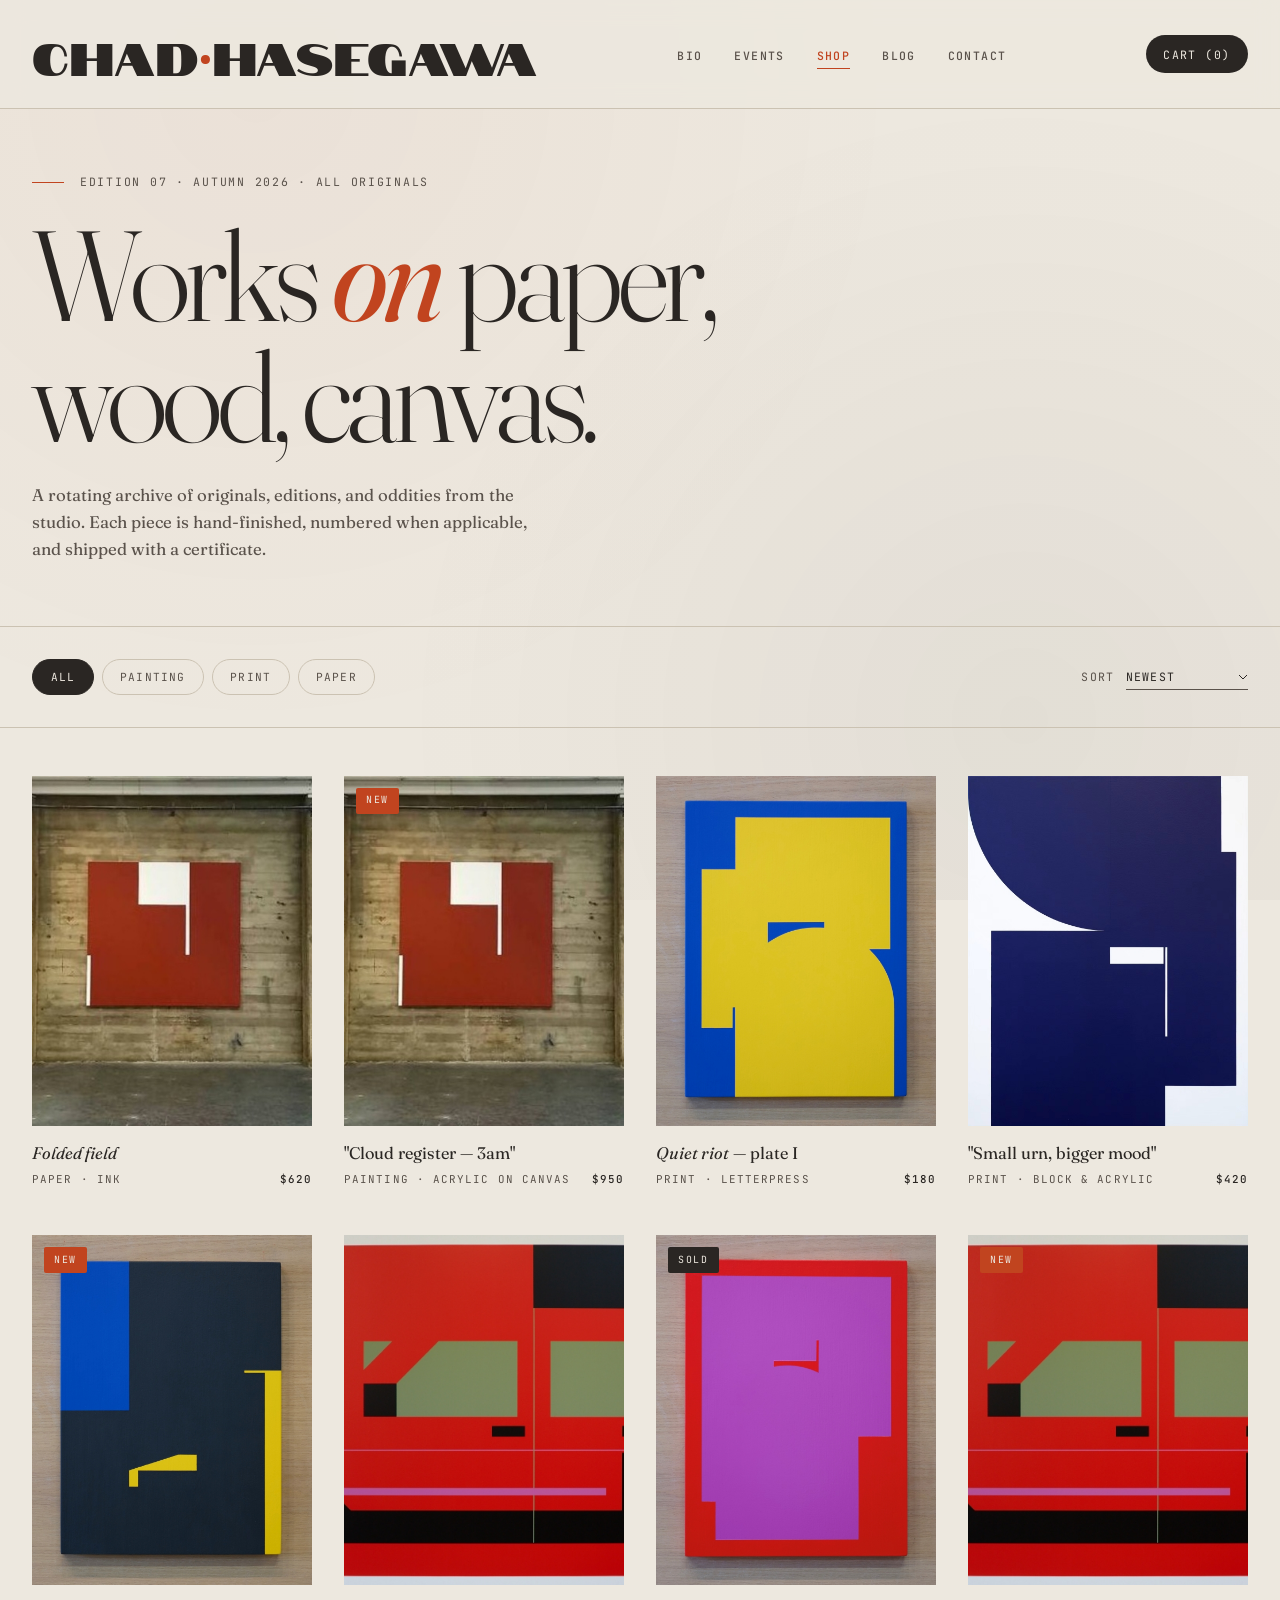
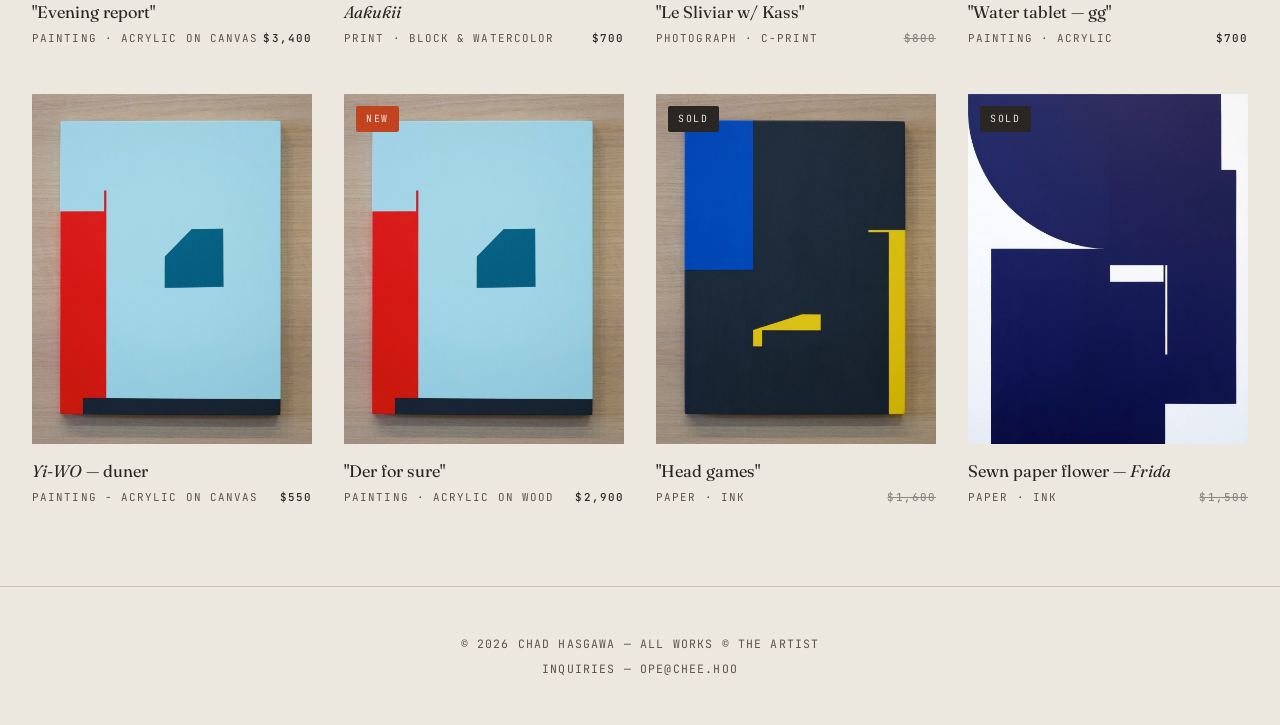
==== commit 0791ead6: "scaffold" ====
--- a/shop.html
+++ b/shop.html
@@ -3,719 +3,11 @@
 <head>
 <meta charset="UTF-8">
 <meta name="viewport" content="width=device-width, initial-scale=1.0">
-<title>SHOP — Studio Archive</title>
+<title>SHOP — Chad Hasegawa</title>
 <link rel="preconnect" href="https://fonts.googleapis.com">
 <link rel="preconnect" href="https://fonts.gstatic.com" crossorigin>
 <link href="https://fonts.googleapis.com/css2?family=Fraunces:ital,opsz,wght@0,9..144,300;0,9..144,400;0,9..144,500;1,9..144,400&family=JetBrains+Mono:wght@400;500&family=Notable&display=swap" rel="stylesheet">
-<style>
-  :root {
-    --bg: #ede8df;
-    --bg-alt: #e4ddd0;
-    --ink: #2a2623;
-    --ink-soft: #5a524b;
-    --rule: #cbc2b2;
-    --accent: #c1441f;
-    --accent-soft: #e8d5c4;
-    --shadow: 0 30px 60px -20px rgba(42, 38, 35, 0.25);
-  }
-
-  * { box-sizing: border-box; margin: 0; padding: 0; }
-
-  html { scroll-behavior: smooth; }
-
-  body {
-    background: var(--bg);
-    color: var(--ink);
-    font-family: 'Fraunces', Georgia, serif;
-    font-weight: 400;
-    line-height: 1.5;
-    -webkit-font-smoothing: antialiased;
-    min-height: 100vh;
-    overflow-x: hidden;
-  }
-
-  body::before {
-    content: '';
-    position: fixed;
-    inset: 0;
-    background-image:
-      radial-gradient(circle at 20% 10%, rgba(193, 68, 31, 0.04) 0%, transparent 50%),
-      radial-gradient(circle at 80% 80%, rgba(42, 38, 35, 0.05) 0%, transparent 50%);
-    pointer-events: none;
-    z-index: 0;
-  }
-
-  /* ========= Header ========= */
-  header {
-    position: sticky;
-    top: 0;
-    z-index: 50;
-    background: rgba(237, 232, 223, 0.85);
-    backdrop-filter: blur(12px);
-    -webkit-backdrop-filter: blur(12px);
-    border-bottom: 1px solid var(--rule);
-  }
-
-  .nav-inner {
-    max-width: 1600px;
-    margin: 0 auto;
-    padding: 1.25rem 2rem;
-    display: flex;
-    align-items: center;
-    justify-content: space-between;
-    gap: 2rem;
-  }
-
-  .logo {
-    font-family: 'Notable', serif;
-    font-weight: 400;
-    font-size: 2.85rem;
-    letter-spacing: 0.02em;
-    text-decoration: none;
-    color:#2a2623
-  }
-
-  .logo span { color: var(--accent); }
-
-  nav ul {
-    list-style: none;
-    display: flex;
-    gap: 2rem;
-    align-items: center;
-  }
-
-  nav a {
-    color: var(--ink-soft);
-    text-decoration: none;
-    font-family: 'JetBrains Mono', monospace;
-    font-size: 0.72rem;
-    font-weight: 500;
-    letter-spacing: 0.12em;
-    text-transform: uppercase;
-    transition: color 0.3s ease;
-    position: relative;
-  }
-
-  nav a:hover, nav a.active { color: var(--accent); }
-
-  nav a.active::after {
-    content: '';
-    position: absolute;
-    bottom: -6px;
-    left: 0;
-    right: 0;
-    height: 1px;
-    background: var(--accent);
-  }
-
-  .cart-btn {
-    font-family: 'JetBrains Mono', monospace;
-    font-size: 0.72rem;
-    letter-spacing: 0.12em;
-    text-transform: uppercase;
-    background: var(--ink);
-    color: var(--bg);
-    border: none;
-    padding: 0.65rem 1.1rem;
-    cursor: pointer;
-    transition: background 0.3s ease;
-    border-radius: 999px;
-  }
-
-  .cart-btn:hover { background: var(--accent); }
-
-  .menu-toggle {
-    display: none;
-    background: none;
-    border: none;
-    cursor: pointer;
-    padding: 0.5rem;
-    width: 40px;
-    height: 40px;
-    position: relative;
-  }
-
-  .menu-toggle span {
-    display: block;
-    width: 22px;
-    height: 1.5px;
-    background: var(--ink);
-    position: absolute;
-    left: 9px;
-    transition: transform 0.3s ease, opacity 0.3s ease;
-  }
-
-  .menu-toggle span:nth-child(1) { top: 14px; }
-  .menu-toggle span:nth-child(2) { top: 20px; }
-  .menu-toggle span:nth-child(3) { top: 26px; }
-
-  .menu-toggle.active span:nth-child(1) { transform: translateY(6px) rotate(45deg); }
-  .menu-toggle.active span:nth-child(2) { opacity: 0; }
-  .menu-toggle.active span:nth-child(3) { transform: translateY(-6px) rotate(-45deg); }
-
-  /* ========= Hero ========= */
-  .hero {
-    max-width: 1600px;
-    margin: 0 auto;
-    padding: 4rem 2rem 2rem;
-    position: relative;
-    z-index: 1;
-  }
-
-  .hero-meta {
-    font-family: 'JetBrains Mono', monospace;
-    font-size: 0.72rem;
-    letter-spacing: 0.15em;
-    text-transform: uppercase;
-    color: var(--ink-soft);
-    margin-bottom: 1.5rem;
-    display: flex;
-    align-items: center;
-    gap: 1rem;
-  }
-
-  .hero-meta::before {
-    content: '';
-    width: 32px;
-    height: 1px;
-    background: var(--accent);
-  }
-
-  .hero h1 {
-    font-size: clamp(3.5rem, 10vw, 9rem);
-    font-weight: 300;
-    line-height: 0.95;
-    letter-spacing: -0.04em;
-    font-variation-settings: "opsz" 144;
-    margin-bottom: 1.5rem;
-  }
-
-  .hero h1 em {
-    font-style: italic;
-    font-weight: 400;
-    color: var(--accent);
-  }
-
-  .hero-desc {
-    max-width: 500px;
-    color: var(--ink-soft);
-    font-size: 1.05rem;
-    line-height: 1.6;
-    margin-bottom: 2rem;
-  }
-
-  /* ========= Filters ========= */
-  .filter-bar {
-    max-width: 1600px;
-    margin: 0 auto;
-    padding: 2rem;
-    display: flex;
-    align-items: center;
-    justify-content: space-between;
-    gap: 2rem;
-    border-top: 1px solid var(--rule);
-    border-bottom: 1px solid var(--rule);
-    flex-wrap: wrap;
-    position: relative;
-    z-index: 1;
-  }
-
-  .filters {
-    display: flex;
-    gap: 0.5rem;
-    flex-wrap: wrap;
-  }
-
-  .filter-btn {
-    background: transparent;
-    border: 1px solid var(--rule);
-    color: var(--ink-soft);
-    padding: 0.6rem 1.1rem;
-    font-family: 'JetBrains Mono', monospace;
-    font-size: 0.7rem;
-    letter-spacing: 0.1em;
-    text-transform: uppercase;
-    cursor: pointer;
-    transition: all 0.3s ease;
-    border-radius: 999px;
-  }
-
-  .filter-btn:hover {
-    border-color: var(--ink);
-    color: var(--ink);
-  }
-
-  .filter-btn.active {
-    background: var(--ink);
-    color: var(--bg);
-    border-color: var(--ink);
-  }
-
-  .sort-wrap {
-    display: flex;
-    align-items: center;
-    gap: 0.75rem;
-    font-family: 'JetBrains Mono', monospace;
-    font-size: 0.72rem;
-    letter-spacing: 0.1em;
-    text-transform: uppercase;
-    color: var(--ink-soft);
-  }
-
-  .sort-wrap select {
-    background: transparent;
-    border: none;
-    border-bottom: 1px solid var(--ink-soft);
-    color: var(--ink);
-    font-family: 'JetBrains Mono', monospace;
-    font-size: 0.72rem;
-    letter-spacing: 0.1em;
-    text-transform: uppercase;
-    padding: 0.3rem 1.5rem 0.3rem 0;
-    cursor: pointer;
-    appearance: none;
-    -webkit-appearance: none;
-    background-image: url("data:image/svg+xml;charset=UTF-8,%3csvg xmlns='http://www.w3.org/2000/svg' width='10' height='6' viewBox='0 0 10 6'%3e%3cpath d='M1 1l4 4 4-4' stroke='%232a2623' fill='none'/%3e%3c/svg%3e");
-    background-repeat: no-repeat;
-    background-position: right 0 center;
-  }
-
-  /* ========= Gallery grid ========= */
-  .gallery {
-    max-width: 1600px;
-    margin: 0 auto;
-    padding: 3rem 2rem 5rem;
-    display: grid;
-    grid-template-columns: repeat(auto-fill, minmax(280px, 1fr));
-    gap: 3rem 2rem;
-    position: relative;
-    z-index: 1;
-  }
-
-  .card {
-    cursor: pointer;
-    display: flex;
-    flex-direction: column;
-    gap: 1rem;
-    animation: fadeUp 0.6s ease both;
-    animation-delay: calc(var(--i) * 60ms);
-  }
-
-  @keyframes fadeUp {
-    from { opacity: 0; transform: translateY(20px); }
-    to { opacity: 1; transform: translateY(0); }
-  }
-
-  .card-img-wrap {
-    position: relative;
-    overflow: hidden;
-    background: var(--bg-alt);
-    aspect-ratio: 4 / 5;
-  }
-
-  .card-img-wrap img {
-    width: 100%;
-    height: 100%;
-    object-fit: cover;
-    transition: transform 0.8s cubic-bezier(0.2, 0.8, 0.2, 1), opacity 0.4s ease;
-    display: block;
-  }
-
-  .card:hover .card-img-wrap img { transform: scale(1.04); }
-
-  .card-badge {
-    position: absolute;
-    top: 0.75rem;
-    left: 0.75rem;
-    font-family: 'JetBrains Mono', monospace;
-    font-size: 0.62rem;
-    letter-spacing: 0.15em;
-    text-transform: uppercase;
-    padding: 0.35rem 0.65rem;
-    background: var(--bg);
-    color: var(--ink);
-    border-radius: 2px;
-  }
-
-  .card-badge.sold { background: var(--ink); color: var(--bg); }
-  .card-badge.new { background: var(--accent); color: var(--bg); }
-
-  .card-count {
-    position: absolute;
-    bottom: 0.75rem;
-    right: 0.75rem;
-    font-family: 'JetBrains Mono', monospace;
-    font-size: 0.62rem;
-    letter-spacing: 0.1em;
-    padding: 0.3rem 0.55rem;
-    background: rgba(237, 232, 223, 0.9);
-    backdrop-filter: blur(4px);
-    color: var(--ink);
-    border-radius: 2px;
-    opacity: 0;
-    transition: opacity 0.3s ease;
-  }
-
-  .card:hover .card-count { opacity: 1; }
-
-  .card-info {
-    display: flex;
-    flex-direction: column;
-    gap: 0.25rem;
-  }
-
-  .card-title {
-    font-size: 1.05rem;
-    font-weight: 400;
-    line-height: 1.35;
-    color: var(--ink);
-    font-variation-settings: "opsz" 48;
-  }
-
-  .card-title em { font-style: italic; }
-
-  .card-meta {
-    font-family: 'JetBrains Mono', monospace;
-    font-size: 0.68rem;
-    letter-spacing: 0.1em;
-    text-transform: uppercase;
-    color: var(--ink-soft);
-    display: flex;
-    justify-content: space-between;
-    align-items: center;
-    margin-top: 0.15rem;
-  }
-
-  .card-meta .price { color: var(--ink); font-weight: 500; }
-  .card-meta .price.sold { text-decoration: line-through; opacity: 0.5; }
-
-  .no-results {
-    grid-column: 1 / -1;
-    text-align: center;
-    padding: 6rem 2rem;
-    color: var(--ink-soft);
-  }
-
-  .no-results h3 {
-    font-size: 2rem;
-    font-weight: 300;
-    font-style: italic;
-    margin-bottom: 0.5rem;
-  }
-
-  /* ========= Modal / Lightbox ========= */
-  .modal {
-    position: fixed;
-    inset: 0;
-    background: rgba(42, 38, 35, 0.85);
-    backdrop-filter: blur(8px);
-    -webkit-backdrop-filter: blur(8px);
-    z-index: 100;
-    display: none;
-    opacity: 0;
-    transition: opacity 0.35s ease;
-    overflow-y: auto;
-  }
-
-  .modal.open {
-    display: block;
-    opacity: 1;
-  }
-
-  .modal-inner {
-    max-width: 1400px;
-    margin: 0 auto;
-    padding: 2rem;
-    min-height: 100vh;
-    display: grid;
-    grid-template-columns: 1.4fr 1fr;
-    gap: 3rem;
-    align-items: center;
-  }
-
-  .modal-close {
-    position: fixed;
-    top: 1.5rem;
-    right: 1.5rem;
-    width: 48px;
-    height: 48px;
-    background: var(--bg);
-    border: none;
-    border-radius: 50%;
-    cursor: pointer;
-    z-index: 110;
-    display: flex;
-    align-items: center;
-    justify-content: center;
-    transition: transform 0.3s ease;
-  }
-
-  .modal-close:hover { transform: rotate(90deg); }
-
-  .modal-close::before,
-  .modal-close::after {
-    content: '';
-    position: absolute;
-    width: 18px;
-    height: 1.5px;
-    background: var(--ink);
-  }
-  .modal-close::before { transform: rotate(45deg); }
-  .modal-close::after { transform: rotate(-45deg); }
-
-  .modal-gallery {
-    position: relative;
-    background: var(--bg-alt);
-    aspect-ratio: 4 / 5;
-    overflow: hidden;
-  }
-
-  .modal-gallery img {
-    position: absolute;
-    inset: 0;
-    width: 100%;
-    height: 100%;
-    object-fit: cover;
-    opacity: 0;
-    transition: opacity 0.5s ease;
-  }
-
-  .modal-gallery img.active { opacity: 1; }
-
-  .gallery-nav {
-    position: absolute;
-    bottom: 1rem;
-    left: 50%;
-    transform: translateX(-50%);
-    display: flex;
-    gap: 0.5rem;
-    z-index: 2;
-  }
-
-  .gallery-dot {
-    width: 8px;
-    height: 8px;
-    border-radius: 50%;
-    border: none;
-    background: rgba(237, 232, 223, 0.5);
-    cursor: pointer;
-    transition: background 0.3s ease, transform 0.3s ease;
-  }
-
-  .gallery-dot.active {
-    background: var(--bg);
-    transform: scale(1.3);
-  }
-
-  .gallery-arrow {
-    position: absolute;
-    top: 50%;
-    transform: translateY(-50%);
-    width: 44px;
-    height: 44px;
-    background: rgba(237, 232, 223, 0.9);
-    border: none;
-    border-radius: 50%;
-    cursor: pointer;
-    display: flex;
-    align-items: center;
-    justify-content: center;
-    z-index: 2;
-    transition: background 0.3s ease;
-    font-family: 'JetBrains Mono', monospace;
-    color: var(--ink);
-  }
-
-  .gallery-arrow:hover { background: var(--bg); }
-  .gallery-arrow.prev { left: 1rem; }
-  .gallery-arrow.next { right: 1rem; }
-
-  .modal-details {
-    color: var(--bg);
-    padding: 1rem 0;
-  }
-
-  .modal-cat {
-    font-family: 'JetBrains Mono', monospace;
-    font-size: 0.72rem;
-    letter-spacing: 0.15em;
-    text-transform: uppercase;
-    color: var(--accent-soft);
-    margin-bottom: 1rem;
-    display: flex;
-    align-items: center;
-    gap: 1rem;
-  }
-
-  .modal-cat::before {
-    content: '';
-    width: 32px;
-    height: 1px;
-    background: var(--accent-soft);
-  }
-
-  .modal-title {
-    font-size: clamp(2rem, 4vw, 3.25rem);
-    font-weight: 300;
-    line-height: 1.05;
-    letter-spacing: -0.02em;
-    margin-bottom: 1.5rem;
-    font-variation-settings: "opsz" 144;
-  }
-
-  .modal-title em { font-style: italic; color: var(--accent-soft); }
-
-  .modal-price {
-    font-family: 'JetBrains Mono', monospace;
-    font-size: 1.1rem;
-    letter-spacing: 0.05em;
-    margin-bottom: 2rem;
-    padding-bottom: 2rem;
-    border-bottom: 1px solid rgba(237, 232, 223, 0.2);
-  }
-
-  .modal-price .sold-tag {
-    font-size: 0.7rem;
-    letter-spacing: 0.15em;
-    color: var(--accent);
-    margin-left: 1rem;
-  }
-
-  .modal-desc {
-    color: var(--accent-soft);
-    line-height: 1.7;
-    margin-bottom: 2rem;
-    font-size: 1rem;
-  }
-
-  .modal-specs {
-    display: grid;
-    grid-template-columns: 1fr 1fr;
-    gap: 1rem 2rem;
-    margin-bottom: 2.5rem;
-    padding-top: 1.5rem;
-    border-top: 1px solid rgba(237, 232, 223, 0.2);
-  }
-
-  .spec-label {
-    font-family: 'JetBrains Mono', monospace;
-    font-size: 0.65rem;
-    letter-spacing: 0.15em;
-    text-transform: uppercase;
-    color: var(--accent-soft);
-    opacity: 0.7;
-    margin-bottom: 0.25rem;
-  }
-
-  .spec-value {
-    font-size: 0.95rem;
-    color: var(--bg);
-  }
-
-  .add-cart {
-    display: inline-block;
-    padding: 1rem 2rem;
-    background: var(--bg);
-    color: var(--ink);
-    border: none;
-    font-family: 'JetBrains Mono', monospace;
-    font-size: 0.75rem;
-    letter-spacing: 0.15em;
-    text-transform: uppercase;
-    cursor: pointer;
-    transition: background 0.3s ease, color 0.3s ease;
-    border-radius: 999px;
-  }
-
-  .add-cart:hover { background: var(--accent); color: var(--bg); }
-  .add-cart:disabled { opacity: 0.4; cursor: not-allowed; }
-
-  /* ========= Footer ========= */
-  footer {
-    border-top: 1px solid var(--rule);
-    padding: 3rem 2rem;
-    text-align: center;
-    font-family: 'JetBrains Mono', monospace;
-    font-size: 0.72rem;
-    letter-spacing: 0.1em;
-    text-transform: uppercase;
-    color: var(--ink-soft);
-    position: relative;
-    z-index: 1;
-  }
-
-  footer p + p { margin-top: 0.5rem; }
-
-  /* ========= Responsive ========= */
-  @media (max-width: 900px) {
-    .modal-inner {
-      grid-template-columns: 1fr;
-      gap: 2rem;
-      padding: 5rem 1.5rem 3rem;
-    }
-  }
-
-  @media (max-width: 720px) {
-    .menu-toggle { display: block; }
-    nav ul {
-      position: fixed;
-      top: 0;
-      right: 0;
-      bottom: 0;
-      width: 75%;
-      max-width: 320px;
-      background: var(--bg);
-      flex-direction: column;
-      align-items: flex-start;
-      justify-content: center;
-      padding: 2rem;
-      gap: 1.5rem;
-      transform: translateX(100%);
-      transition: transform 0.4s cubic-bezier(0.2, 0.8, 0.2, 1);
-      box-shadow: var(--shadow);
-    }
-
-    nav ul.open { transform: translateX(0); }
-    nav a { font-size: 0.9rem; }
-    .cart-btn { padding: 0.5rem 0.9rem; font-size: 0.65rem; }
-    .nav-inner { padding: 1rem 1.25rem; gap: 1rem; }
-
-    .hero { padding: 2.5rem 1.25rem 1.5rem; }
-    .filter-bar { padding: 1.25rem; gap: 1rem; }
-    .sort-wrap { width: 100%; justify-content: space-between; }
-    .gallery {
-      padding: 2rem 1.25rem 3rem;
-      grid-template-columns: repeat(auto-fill, minmax(160px, 1fr));
-      gap: 2rem 1rem;
-    }
-
-    .card-title { font-size: 0.9rem; }
-    .card-meta { font-size: 0.62rem; }
-  }
-
-  @media (max-width: 480px) {
-    .hero h1 { font-size: 3rem; }
-    .modal-close {
-      top: 1rem;
-      right: 1rem;
-      width: 40px;
-      height: 40px;
-    }
-  }
-
-  /* ========= Accessibility ========= */
-  button:focus-visible, a:focus-visible, select:focus-visible {
-    outline: 2px solid var(--accent);
-    outline-offset: 3px;
-  }
-
-  @media (prefers-reduced-motion: reduce) {
-    *, *::before, *::after {
-      animation-duration: 0.01ms !important;
-      transition-duration: 0.01ms !important;
-    }
-  }
-</style>
+<link rel="stylesheet" href="style.css">
 </head>
 <body>
 
@@ -727,12 +19,12 @@
         <li><a href="#">Bio</a></li>
         <li><a href="#">Events</a></li>
         <li><a href="#" class="active">Shop</a></li>
-        <li><a href="#">Video</a></li>
+        <li><a href="blog.html">Blog</a></li>
         <li><a href="#">Contact</a></li>
       </ul>
     </nav>
     <div style="display:flex;align-items:center;gap:0.75rem;">
-      <button class="cart-btn" type="button">Cart (<span id="cart-count">0</span>)</button>
+      <a href="cart.html" class="cart-btn">Cart (<span id="cart-count">0</span>)</a>
       <button class="menu-toggle" id="menu-toggle" aria-label="Toggle menu">
         <span></span><span></span><span></span>
       </button>
@@ -1065,11 +357,39 @@
     else if (e.key === 'ArrowRight') showImg(currentImgIdx + 1);
   });
 
+  // ======== Cart (localStorage) ========
+  function loadCart() {
+    return JSON.parse(localStorage.getItem('ch_cart') || '[]');
+  }
+  function saveCart(items) {
+    localStorage.setItem('ch_cart', JSON.stringify(items));
+  }
+  function syncCartCount() {
+    const total = loadCart().reduce((s, i) => s + i.qty, 0);
+    document.getElementById('cart-count').textContent = total;
+    cart = total;
+  }
+  syncCartCount();
+
   // ======== Add to cart ========
   document.getElementById('add-cart').addEventListener('click', () => {
     if (!currentArt || currentArt.sold) return;
-    cart += 1;
-    document.getElementById('cart-count').textContent = cart;
+    const items = loadCart();
+    const existing = items.find(i => i.id === currentArt.id);
+    if (existing) {
+      existing.qty += 1;
+    } else {
+      items.push({
+        id: currentArt.id,
+        title: currentArt.title.replace(/<[^>]*>/g, ''),
+        price: currentArt.price,
+        image: imgUrl(currentArt.images[0]),
+        catLabel: currentArt.catLabel,
+        qty: 1
+      });
+    }
+    saveCart(items);
+    syncCartCount();
     const btn = document.getElementById('add-cart');
     btn.textContent = 'Added ✓';
     setTimeout(() => { btn.textContent = 'Add to cart'; }, 1400);
--- a/style.css
+++ b/style.css
@@ -0,0 +1,1157 @@
+/* ========= Variables ========= */
+:root {
+  --bg: #ede8df;
+  --bg-alt: #e4ddd0;
+  --ink: #2a2623;
+  --ink-soft: #5a524b;
+  --rule: #cbc2b2;
+  --accent: #c1441f;
+  --accent-soft: #e8d5c4;
+  --shadow: 0 30px 60px -20px rgba(42, 38, 35, 0.25);
+}
+
+/* ========= Reset ========= */
+* { box-sizing: border-box; margin: 0; padding: 0; }
+html { scroll-behavior: smooth; }
+
+body {
+  background: var(--bg);
+  color: var(--ink);
+  font-family: 'Fraunces', Georgia, serif;
+  font-weight: 400;
+  line-height: 1.5;
+  -webkit-font-smoothing: antialiased;
+  min-height: 100vh;
+  overflow-x: hidden;
+}
+
+body::before {
+  content: '';
+  position: fixed;
+  inset: 0;
+  background-image:
+    radial-gradient(circle at 20% 10%, rgba(193, 68, 31, 0.04) 0%, transparent 50%),
+    radial-gradient(circle at 80% 80%, rgba(42, 38, 35, 0.05) 0%, transparent 50%);
+  pointer-events: none;
+  z-index: 0;
+}
+
+/* ========= Header ========= */
+header {
+  position: sticky;
+  top: 0;
+  z-index: 50;
+  background: rgba(237, 232, 223, 0.85);
+  backdrop-filter: blur(12px);
+  -webkit-backdrop-filter: blur(12px);
+  border-bottom: 1px solid var(--rule);
+}
+
+.nav-inner {
+  max-width: 1600px;
+  margin: 0 auto;
+  padding: 1.25rem 2rem;
+  display: flex;
+  align-items: center;
+  justify-content: space-between;
+  gap: 2rem;
+}
+
+.logo {
+  font-family: 'Notable', serif;
+  font-weight: 400;
+  font-size: 2.85rem;
+  letter-spacing: 0.02em;
+  text-decoration: none;
+  color: #2a2623;
+}
+
+.logo span { color: var(--accent); }
+
+nav ul {
+  list-style: none;
+  display: flex;
+  gap: 2rem;
+  align-items: center;
+}
+
+nav a {
+  color: var(--ink-soft);
+  text-decoration: none;
+  font-family: 'JetBrains Mono', monospace;
+  font-size: 0.72rem;
+  font-weight: 500;
+  letter-spacing: 0.12em;
+  text-transform: uppercase;
+  transition: color 0.3s ease;
+  position: relative;
+}
+
+nav a:hover, nav a.active { color: var(--accent); }
+
+nav a.active::after {
+  content: '';
+  position: absolute;
+  bottom: -6px;
+  left: 0;
+  right: 0;
+  height: 1px;
+  background: var(--accent);
+}
+
+.cart-btn {
+  font-family: 'JetBrains Mono', monospace;
+  font-size: 0.72rem;
+  letter-spacing: 0.12em;
+  text-transform: uppercase;
+  background: var(--ink);
+  color: var(--bg);
+  border: none;
+  padding: 0.65rem 1.1rem;
+  cursor: pointer;
+  transition: background 0.3s ease;
+  border-radius: 999px;
+  text-decoration: none;
+  display: inline-block;
+}
+
+.cart-btn:hover { background: var(--accent); }
+
+.menu-toggle {
+  display: none;
+  background: none;
+  border: none;
+  cursor: pointer;
+  padding: 0.5rem;
+  width: 40px;
+  height: 40px;
+  position: relative;
+}
+
+.menu-toggle span {
+  display: block;
+  width: 22px;
+  height: 1.5px;
+  background: var(--ink);
+  position: absolute;
+  left: 9px;
+  transition: transform 0.3s ease, opacity 0.3s ease;
+}
+
+.menu-toggle span:nth-child(1) { top: 14px; }
+.menu-toggle span:nth-child(2) { top: 20px; }
+.menu-toggle span:nth-child(3) { top: 26px; }
+
+.menu-toggle.active span:nth-child(1) { transform: translateY(6px) rotate(45deg); }
+.menu-toggle.active span:nth-child(2) { opacity: 0; }
+.menu-toggle.active span:nth-child(3) { transform: translateY(-6px) rotate(-45deg); }
+
+/* ========= Footer ========= */
+footer {
+  border-top: 1px solid var(--rule);
+  padding: 3rem 2rem;
+  text-align: center;
+  font-family: 'JetBrains Mono', monospace;
+  font-size: 0.72rem;
+  letter-spacing: 0.1em;
+  text-transform: uppercase;
+  color: var(--ink-soft);
+  position: relative;
+  z-index: 1;
+}
+
+footer p + p { margin-top: 0.5rem; }
+
+/* ========= Shop — Hero ========= */
+.hero {
+  max-width: 1600px;
+  margin: 0 auto;
+  padding: 4rem 2rem 2rem;
+  position: relative;
+  z-index: 1;
+}
+
+.hero-meta {
+  font-family: 'JetBrains Mono', monospace;
+  font-size: 0.72rem;
+  letter-spacing: 0.15em;
+  text-transform: uppercase;
+  color: var(--ink-soft);
+  margin-bottom: 1.5rem;
+  display: flex;
+  align-items: center;
+  gap: 1rem;
+}
+
+.hero-meta::before {
+  content: '';
+  width: 32px;
+  height: 1px;
+  background: var(--accent);
+}
+
+.hero h1 {
+  font-size: clamp(3.5rem, 10vw, 9rem);
+  font-weight: 300;
+  line-height: 0.95;
+  letter-spacing: -0.04em;
+  font-variation-settings: "opsz" 144;
+  margin-bottom: 1.5rem;
+}
+
+.hero h1 em {
+  font-style: italic;
+  font-weight: 400;
+  color: var(--accent);
+}
+
+.hero-desc {
+  max-width: 500px;
+  color: var(--ink-soft);
+  font-size: 1.05rem;
+  line-height: 1.6;
+  margin-bottom: 2rem;
+}
+
+/* ========= Shop — Filters ========= */
+.filter-bar {
+  max-width: 1600px;
+  margin: 0 auto;
+  padding: 2rem;
+  display: flex;
+  align-items: center;
+  justify-content: space-between;
+  gap: 2rem;
+  border-top: 1px solid var(--rule);
+  border-bottom: 1px solid var(--rule);
+  flex-wrap: wrap;
+  position: relative;
+  z-index: 1;
+}
+
+.filters {
+  display: flex;
+  gap: 0.5rem;
+  flex-wrap: wrap;
+}
+
+.filter-btn {
+  background: transparent;
+  border: 1px solid var(--rule);
+  color: var(--ink-soft);
+  padding: 0.6rem 1.1rem;
+  font-family: 'JetBrains Mono', monospace;
+  font-size: 0.7rem;
+  letter-spacing: 0.1em;
+  text-transform: uppercase;
+  cursor: pointer;
+  transition: all 0.3s ease;
+  border-radius: 999px;
+}
+
+.filter-btn:hover {
+  border-color: var(--ink);
+  color: var(--ink);
+}
+
+.filter-btn.active {
+  background: var(--ink);
+  color: var(--bg);
+  border-color: var(--ink);
+}
+
+.sort-wrap {
+  display: flex;
+  align-items: center;
+  gap: 0.75rem;
+  font-family: 'JetBrains Mono', monospace;
+  font-size: 0.72rem;
+  letter-spacing: 0.1em;
+  text-transform: uppercase;
+  color: var(--ink-soft);
+}
+
+.sort-wrap select {
+  background: transparent;
+  border: none;
+  border-bottom: 1px solid var(--ink-soft);
+  color: var(--ink);
+  font-family: 'JetBrains Mono', monospace;
+  font-size: 0.72rem;
+  letter-spacing: 0.1em;
+  text-transform: uppercase;
+  padding: 0.3rem 1.5rem 0.3rem 0;
+  cursor: pointer;
+  appearance: none;
+  -webkit-appearance: none;
+  background-image: url("data:image/svg+xml;charset=UTF-8,%3csvg xmlns='http://www.w3.org/2000/svg' width='10' height='6' viewBox='0 0 10 6'%3e%3cpath d='M1 1l4 4 4-4' stroke='%232a2623' fill='none'/%3e%3c/svg%3e");
+  background-repeat: no-repeat;
+  background-position: right 0 center;
+}
+
+/* ========= Shop — Gallery grid ========= */
+.gallery {
+  max-width: 1600px;
+  margin: 0 auto;
+  padding: 3rem 2rem 5rem;
+  display: grid;
+  grid-template-columns: repeat(auto-fill, minmax(280px, 1fr));
+  gap: 3rem 2rem;
+  position: relative;
+  z-index: 1;
+}
+
+.card {
+  cursor: pointer;
+  display: flex;
+  flex-direction: column;
+  gap: 1rem;
+  animation: fadeUp 0.6s ease both;
+  animation-delay: calc(var(--i) * 60ms);
+}
+
+@keyframes fadeUp {
+  from { opacity: 0; transform: translateY(20px); }
+  to { opacity: 1; transform: translateY(0); }
+}
+
+.card-img-wrap {
+  position: relative;
+  overflow: hidden;
+  background: var(--bg-alt);
+  aspect-ratio: 4 / 5;
+}
+
+.card-img-wrap img {
+  width: 100%;
+  height: 100%;
+  object-fit: cover;
+  transition: transform 0.8s cubic-bezier(0.2, 0.8, 0.2, 1), opacity 0.4s ease;
+  display: block;
+}
+
+.card:hover .card-img-wrap img { transform: scale(1.04); }
+
+.card-badge {
+  position: absolute;
+  top: 0.75rem;
+  left: 0.75rem;
+  font-family: 'JetBrains Mono', monospace;
+  font-size: 0.62rem;
+  letter-spacing: 0.15em;
+  text-transform: uppercase;
+  padding: 0.35rem 0.65rem;
+  background: var(--bg);
+  color: var(--ink);
+  border-radius: 2px;
+}
+
+.card-badge.sold { background: var(--ink); color: var(--bg); }
+.card-badge.new { background: var(--accent); color: var(--bg); }
+
+.card-count {
+  position: absolute;
+  bottom: 0.75rem;
+  right: 0.75rem;
+  font-family: 'JetBrains Mono', monospace;
+  font-size: 0.62rem;
+  letter-spacing: 0.1em;
+  padding: 0.3rem 0.55rem;
+  background: rgba(237, 232, 223, 0.9);
+  backdrop-filter: blur(4px);
+  color: var(--ink);
+  border-radius: 2px;
+  opacity: 0;
+  transition: opacity 0.3s ease;
+}
+
+.card:hover .card-count { opacity: 1; }
+
+.card-info {
+  display: flex;
+  flex-direction: column;
+  gap: 0.25rem;
+}
+
+.card-title {
+  font-size: 1.05rem;
+  font-weight: 400;
+  line-height: 1.35;
+  color: var(--ink);
+  font-variation-settings: "opsz" 48;
+}
+
+.card-title em { font-style: italic; }
+
+.card-meta {
+  font-family: 'JetBrains Mono', monospace;
+  font-size: 0.68rem;
+  letter-spacing: 0.1em;
+  text-transform: uppercase;
+  color: var(--ink-soft);
+  display: flex;
+  justify-content: space-between;
+  align-items: center;
+  margin-top: 0.15rem;
+}
+
+.card-meta .price { color: var(--ink); font-weight: 500; }
+.card-meta .price.sold { text-decoration: line-through; opacity: 0.5; }
+
+.no-results {
+  grid-column: 1 / -1;
+  text-align: center;
+  padding: 6rem 2rem;
+  color: var(--ink-soft);
+}
+
+.no-results h3 {
+  font-size: 2rem;
+  font-weight: 300;
+  font-style: italic;
+  margin-bottom: 0.5rem;
+}
+
+/* ========= Shop — Modal ========= */
+.modal {
+  position: fixed;
+  inset: 0;
+  background: rgba(42, 38, 35, 0.85);
+  backdrop-filter: blur(8px);
+  -webkit-backdrop-filter: blur(8px);
+  z-index: 100;
+  display: none;
+  opacity: 0;
+  transition: opacity 0.35s ease;
+  overflow-y: auto;
+}
+
+.modal.open {
+  display: block;
+  opacity: 1;
+}
+
+.modal-inner {
+  max-width: 1400px;
+  margin: 0 auto;
+  padding: 2rem;
+  min-height: 100vh;
+  display: grid;
+  grid-template-columns: 1.4fr 1fr;
+  gap: 3rem;
+  align-items: center;
+}
+
+.modal-close {
+  position: fixed;
+  top: 1.5rem;
+  right: 1.5rem;
+  width: 48px;
+  height: 48px;
+  background: var(--bg);
+  border: none;
+  border-radius: 50%;
+  cursor: pointer;
+  z-index: 110;
+  display: flex;
+  align-items: center;
+  justify-content: center;
+  transition: transform 0.3s ease;
+}
+
+.modal-close:hover { transform: rotate(90deg); }
+
+.modal-close::before,
+.modal-close::after {
+  content: '';
+  position: absolute;
+  width: 18px;
+  height: 1.5px;
+  background: var(--ink);
+}
+.modal-close::before { transform: rotate(45deg); }
+.modal-close::after { transform: rotate(-45deg); }
+
+.modal-gallery {
+  position: relative;
+  background: var(--bg-alt);
+  aspect-ratio: 4 / 5;
+  overflow: hidden;
+}
+
+.modal-gallery img {
+  position: absolute;
+  inset: 0;
+  width: 100%;
+  height: 100%;
+  object-fit: cover;
+  opacity: 0;
+  transition: opacity 0.5s ease;
+}
+
+.modal-gallery img.active { opacity: 1; }
+
+.gallery-nav {
+  position: absolute;
+  bottom: 1rem;
+  left: 50%;
+  transform: translateX(-50%);
+  display: flex;
+  gap: 0.5rem;
+  z-index: 2;
+}
+
+.gallery-dot {
+  width: 8px;
+  height: 8px;
+  border-radius: 50%;
+  border: none;
+  background: rgba(237, 232, 223, 0.5);
+  cursor: pointer;
+  transition: background 0.3s ease, transform 0.3s ease;
+}
+
+.gallery-dot.active {
+  background: var(--bg);
+  transform: scale(1.3);
+}
+
+.gallery-arrow {
+  position: absolute;
+  top: 50%;
+  transform: translateY(-50%);
+  width: 44px;
+  height: 44px;
+  background: rgba(237, 232, 223, 0.9);
+  border: none;
+  border-radius: 50%;
+  cursor: pointer;
+  display: flex;
+  align-items: center;
+  justify-content: center;
+  z-index: 2;
+  transition: background 0.3s ease;
+  font-family: 'JetBrains Mono', monospace;
+  color: var(--ink);
+}
+
+.gallery-arrow:hover { background: var(--bg); }
+.gallery-arrow.prev { left: 1rem; }
+.gallery-arrow.next { right: 1rem; }
+
+.modal-details {
+  color: var(--bg);
+  padding: 1rem 0;
+}
+
+.modal-cat {
+  font-family: 'JetBrains Mono', monospace;
+  font-size: 0.72rem;
+  letter-spacing: 0.15em;
+  text-transform: uppercase;
+  color: var(--accent-soft);
+  margin-bottom: 1rem;
+  display: flex;
+  align-items: center;
+  gap: 1rem;
+}
+
+.modal-cat::before {
+  content: '';
+  width: 32px;
+  height: 1px;
+  background: var(--accent-soft);
+}
+
+.modal-title {
+  font-size: clamp(2rem, 4vw, 3.25rem);
+  font-weight: 300;
+  line-height: 1.05;
+  letter-spacing: -0.02em;
+  margin-bottom: 1.5rem;
+  font-variation-settings: "opsz" 144;
+}
+
+.modal-title em { font-style: italic; color: var(--accent-soft); }
+
+.modal-price {
+  font-family: 'JetBrains Mono', monospace;
+  font-size: 1.1rem;
+  letter-spacing: 0.05em;
+  margin-bottom: 2rem;
+  padding-bottom: 2rem;
+  border-bottom: 1px solid rgba(237, 232, 223, 0.2);
+}
+
+.modal-price .sold-tag {
+  font-size: 0.7rem;
+  letter-spacing: 0.15em;
+  color: var(--accent);
+  margin-left: 1rem;
+}
+
+.modal-desc {
+  color: var(--accent-soft);
+  line-height: 1.7;
+  margin-bottom: 2rem;
+  font-size: 1rem;
+}
+
+.modal-specs {
+  display: grid;
+  grid-template-columns: 1fr 1fr;
+  gap: 1rem 2rem;
+  margin-bottom: 2.5rem;
+  padding-top: 1.5rem;
+  border-top: 1px solid rgba(237, 232, 223, 0.2);
+}
+
+.spec-label {
+  font-family: 'JetBrains Mono', monospace;
+  font-size: 0.65rem;
+  letter-spacing: 0.15em;
+  text-transform: uppercase;
+  color: var(--accent-soft);
+  opacity: 0.7;
+  margin-bottom: 0.25rem;
+}
+
+.spec-value {
+  font-size: 0.95rem;
+  color: var(--bg);
+}
+
+.add-cart {
+  display: inline-block;
+  padding: 1rem 2rem;
+  background: var(--bg);
+  color: var(--ink);
+  border: none;
+  font-family: 'JetBrains Mono', monospace;
+  font-size: 0.75rem;
+  letter-spacing: 0.15em;
+  text-transform: uppercase;
+  cursor: pointer;
+  transition: background 0.3s ease, color 0.3s ease;
+  border-radius: 999px;
+}
+
+.add-cart:hover { background: var(--accent); color: var(--bg); }
+.add-cart:disabled { opacity: 0.4; cursor: not-allowed; }
+
+/* ========= Cart — Page layout ========= */
+.page {
+  max-width: 1200px;
+  margin: 0 auto;
+  padding: 4rem 2rem 6rem;
+  position: relative;
+  z-index: 1;
+}
+
+.page-meta {
+  font-family: 'JetBrains Mono', monospace;
+  font-size: 0.72rem;
+  letter-spacing: 0.15em;
+  text-transform: uppercase;
+  color: var(--ink-soft);
+  margin-bottom: 1.5rem;
+  display: flex;
+  align-items: center;
+  gap: 1rem;
+}
+
+.page-meta::before {
+  content: '';
+  width: 32px;
+  height: 1px;
+  background: var(--accent);
+}
+
+.page h1 {
+  font-size: clamp(2.5rem, 6vw, 5rem);
+  font-weight: 300;
+  line-height: 0.95;
+  letter-spacing: -0.03em;
+  font-variation-settings: "opsz" 144;
+  margin-bottom: 3rem;
+}
+
+/* ========= Cart — Item list ========= */
+.cart-layout {
+  display: grid;
+  grid-template-columns: 1fr 380px;
+  gap: 4rem;
+  align-items: start;
+}
+
+.cart-items { display: flex; flex-direction: column; }
+
+.cart-header {
+  display: grid;
+  grid-template-columns: 80px 1fr auto;
+  gap: 1.5rem;
+  padding-bottom: 1rem;
+  border-bottom: 1px solid var(--rule);
+  font-family: 'JetBrains Mono', monospace;
+  font-size: 0.65rem;
+  letter-spacing: 0.15em;
+  text-transform: uppercase;
+  color: var(--ink-soft);
+}
+
+.cart-item {
+  display: grid;
+  grid-template-columns: 80px 1fr auto;
+  gap: 1.5rem;
+  padding: 1.5rem 0;
+  border-bottom: 1px solid var(--rule);
+  align-items: center;
+}
+
+.item-thumb {
+  width: 80px;
+  height: 100px;
+  object-fit: cover;
+  display: block;
+}
+
+.item-info { display: flex; flex-direction: column; gap: 0.35rem; }
+
+.item-title {
+  font-size: 1rem;
+  font-weight: 400;
+  line-height: 1.3;
+  font-variation-settings: "opsz" 48;
+}
+
+.item-label {
+  font-family: 'JetBrains Mono', monospace;
+  font-size: 0.65rem;
+  letter-spacing: 0.1em;
+  text-transform: uppercase;
+  color: var(--ink-soft);
+}
+
+.item-qty {
+  display: flex;
+  align-items: center;
+  gap: 0.5rem;
+  margin-top: 0.5rem;
+}
+
+.qty-btn {
+  width: 28px;
+  height: 28px;
+  border: 1px solid var(--rule);
+  background: transparent;
+  color: var(--ink);
+  font-family: 'JetBrains Mono', monospace;
+  font-size: 0.9rem;
+  cursor: pointer;
+  border-radius: 4px;
+  transition: border-color 0.2s, background 0.2s;
+  display: flex;
+  align-items: center;
+  justify-content: center;
+}
+
+.qty-btn:hover { border-color: var(--ink); background: var(--bg-alt); }
+
+.qty-val {
+  font-family: 'JetBrains Mono', monospace;
+  font-size: 0.8rem;
+  min-width: 24px;
+  text-align: center;
+}
+
+.remove-btn {
+  background: none;
+  border: none;
+  font-family: 'JetBrains Mono', monospace;
+  font-size: 0.62rem;
+  letter-spacing: 0.1em;
+  text-transform: uppercase;
+  color: var(--ink-soft);
+  cursor: pointer;
+  padding: 0;
+  margin-top: 0.35rem;
+  transition: color 0.2s;
+  text-align: left;
+}
+
+.remove-btn:hover { color: var(--accent); }
+
+.item-price {
+  font-family: 'JetBrains Mono', monospace;
+  font-size: 0.85rem;
+  letter-spacing: 0.05em;
+  white-space: nowrap;
+}
+
+/* ========= Cart — Empty state ========= */
+.empty {
+  padding: 5rem 0;
+  display: flex;
+  flex-direction: column;
+  gap: 1rem;
+}
+
+.empty h2 {
+  font-size: 2.5rem;
+  font-weight: 300;
+  font-style: italic;
+  font-variation-settings: "opsz" 144;
+}
+
+.empty p { color: var(--ink-soft); }
+
+.back-link {
+  display: inline-block;
+  margin-top: 1rem;
+  font-family: 'JetBrains Mono', monospace;
+  font-size: 0.72rem;
+  letter-spacing: 0.12em;
+  text-transform: uppercase;
+  color: var(--ink);
+  text-decoration: none;
+  border-bottom: 1px solid var(--ink);
+  padding-bottom: 2px;
+  transition: color 0.2s, border-color 0.2s;
+}
+
+.back-link:hover { color: var(--accent); border-color: var(--accent); }
+
+/* ========= Cart — Checkout panel ========= */
+.checkout-panel {
+  background: var(--bg-alt);
+  border: 1px solid var(--rule);
+  padding: 2rem;
+  display: flex;
+  flex-direction: column;
+  gap: 0;
+}
+
+.panel-heading {
+  font-family: 'JetBrains Mono', monospace;
+  font-size: 0.68rem;
+  letter-spacing: 0.15em;
+  text-transform: uppercase;
+  color: var(--ink-soft);
+  margin-bottom: 1.5rem;
+}
+
+.summary-rows { display: flex; flex-direction: column; gap: 0.75rem; margin-bottom: 1.5rem; }
+
+.summary-row {
+  display: flex;
+  justify-content: space-between;
+  font-family: 'JetBrains Mono', monospace;
+  font-size: 0.75rem;
+  letter-spacing: 0.05em;
+  color: var(--ink-soft);
+}
+
+.summary-row.total {
+  color: var(--ink);
+  font-size: 0.9rem;
+  padding-top: 1rem;
+  border-top: 1px solid var(--rule);
+  margin-top: 0.5rem;
+}
+
+/* ========= Cart — Payment methods ========= */
+.payment-section { border-top: 1px solid var(--rule); padding-top: 1.5rem; margin-top: 0.5rem; }
+
+.payment-heading {
+  font-family: 'JetBrains Mono', monospace;
+  font-size: 0.65rem;
+  letter-spacing: 0.15em;
+  text-transform: uppercase;
+  color: var(--ink-soft);
+  margin-bottom: 1rem;
+}
+
+.payment-tabs {
+  display: grid;
+  grid-template-columns: 1fr 1fr;
+  gap: 0.5rem;
+  margin-bottom: 1.5rem;
+}
+
+.pay-tab {
+  padding: 0.65rem 0.5rem;
+  border: 1px solid var(--rule);
+  background: transparent;
+  cursor: pointer;
+  font-family: 'JetBrains Mono', monospace;
+  font-size: 0.65rem;
+  letter-spacing: 0.1em;
+  text-transform: uppercase;
+  color: var(--ink-soft);
+  transition: all 0.2s;
+  text-align: center;
+  border-radius: 4px;
+}
+
+.pay-tab:hover { border-color: var(--ink); color: var(--ink); }
+
+.pay-tab.active {
+  background: var(--ink);
+  color: var(--bg);
+  border-color: var(--ink);
+}
+
+.pay-panel { display: none; flex-direction: column; gap: 1rem; }
+.pay-panel.active { display: flex; }
+
+.paypal-btn {
+  width: 100%;
+  padding: 0.9rem;
+  background: #0070ba;
+  color: #fff;
+  border: none;
+  border-radius: 4px;
+  font-family: 'JetBrains Mono', monospace;
+  font-size: 0.75rem;
+  letter-spacing: 0.1em;
+  text-transform: uppercase;
+  cursor: pointer;
+  transition: background 0.2s;
+}
+
+.paypal-btn:hover { background: #005ea6; }
+
+.venmo-btn {
+  width: 100%;
+  padding: 0.9rem;
+  background: #008CFF;
+  color: #fff;
+  border: none;
+  border-radius: 4px;
+  font-family: 'JetBrains Mono', monospace;
+  font-size: 0.75rem;
+  letter-spacing: 0.1em;
+  text-transform: uppercase;
+  cursor: pointer;
+  transition: background 0.2s;
+}
+
+.venmo-btn:hover { background: #0070cc; }
+
+.pay-note {
+  font-family: 'JetBrains Mono', monospace;
+  font-size: 0.62rem;
+  letter-spacing: 0.08em;
+  color: var(--ink-soft);
+  text-align: center;
+}
+
+.affirm-card {
+  border: 1px solid var(--rule);
+  border-radius: 4px;
+  padding: 1rem;
+  display: flex;
+  flex-direction: column;
+  gap: 0.5rem;
+}
+
+.affirm-label {
+  font-family: 'JetBrains Mono', monospace;
+  font-size: 0.62rem;
+  letter-spacing: 0.12em;
+  text-transform: uppercase;
+  color: var(--ink-soft);
+}
+
+.affirm-amount {
+  font-size: 1.2rem;
+  font-weight: 400;
+  font-variation-settings: "opsz" 48;
+}
+
+.affirm-detail {
+  font-family: 'JetBrains Mono', monospace;
+  font-size: 0.62rem;
+  letter-spacing: 0.05em;
+  color: var(--ink-soft);
+}
+
+.affirm-btn {
+  width: 100%;
+  padding: 0.9rem;
+  background: #060a0f;
+  color: #fff;
+  border: none;
+  border-radius: 4px;
+  font-family: 'JetBrains Mono', monospace;
+  font-size: 0.75rem;
+  letter-spacing: 0.1em;
+  text-transform: uppercase;
+  cursor: pointer;
+  transition: background 0.2s;
+}
+
+.affirm-btn:hover { background: #1a2030; }
+
+.cc-form { display: flex; flex-direction: column; gap: 0.85rem; }
+
+.field-group { display: flex; flex-direction: column; gap: 0.35rem; }
+
+.field-group label {
+  font-family: 'JetBrains Mono', monospace;
+  font-size: 0.62rem;
+  letter-spacing: 0.12em;
+  text-transform: uppercase;
+  color: var(--ink-soft);
+}
+
+.field-group input {
+  width: 100%;
+  padding: 0.65rem 0.75rem;
+  background: var(--bg);
+  border: 1px solid var(--rule);
+  border-radius: 4px;
+  font-family: 'JetBrains Mono', monospace;
+  font-size: 0.8rem;
+  color: var(--ink);
+  transition: border-color 0.2s;
+  outline: none;
+}
+
+.field-group input:focus { border-color: var(--ink); }
+.field-group input::placeholder { color: var(--rule); }
+
+.field-row { display: grid; grid-template-columns: 1fr 1fr; gap: 0.5rem; }
+
+.cc-submit {
+  width: 100%;
+  padding: 0.9rem;
+  background: var(--ink);
+  color: var(--bg);
+  border: none;
+  border-radius: 4px;
+  font-family: 'JetBrains Mono', monospace;
+  font-size: 0.75rem;
+  letter-spacing: 0.1em;
+  text-transform: uppercase;
+  cursor: pointer;
+  transition: background 0.2s;
+  margin-top: 0.25rem;
+}
+
+.cc-submit:hover { background: var(--accent); }
+
+.secure-note {
+  font-family: 'JetBrains Mono', monospace;
+  font-size: 0.6rem;
+  letter-spacing: 0.1em;
+  text-transform: uppercase;
+  color: var(--ink-soft);
+  text-align: center;
+  opacity: 0.7;
+  margin-top: 0.25rem;
+}
+
+/* ========= Cart — Confirmation ========= */
+.confirmation {
+  display: none;
+  flex-direction: column;
+  gap: 1rem;
+  padding: 2rem 0;
+  text-align: center;
+}
+
+.confirmation.visible { display: flex; }
+
+.confirm-icon {
+  font-size: 2.5rem;
+  line-height: 1;
+}
+
+.confirmation h2 {
+  font-size: 2rem;
+  font-weight: 300;
+  font-style: italic;
+  font-variation-settings: "opsz" 144;
+}
+
+.confirmation p {
+  color: var(--ink-soft);
+  max-width: 380px;
+  margin: 0 auto;
+}
+
+/* ========= Responsive ========= */
+@media (max-width: 900px) {
+  .modal-inner {
+    grid-template-columns: 1fr;
+    gap: 2rem;
+    padding: 5rem 1.5rem 3rem;
+  }
+  .cart-layout {
+    grid-template-columns: 1fr;
+    gap: 3rem;
+  }
+}
+
+@media (max-width: 720px) {
+  .menu-toggle { display: block; }
+  nav ul {
+    position: fixed;
+    top: 0;
+    right: 0;
+    bottom: 0;
+    width: 75%;
+    max-width: 320px;
+    background: var(--bg);
+    flex-direction: column;
+    align-items: flex-start;
+    justify-content: center;
+    padding: 2rem;
+    gap: 1.5rem;
+    transform: translateX(100%);
+    transition: transform 0.4s cubic-bezier(0.2, 0.8, 0.2, 1);
+    box-shadow: var(--shadow);
+  }
+  nav ul.open { transform: translateX(0); }
+  nav a { font-size: 0.9rem; }
+  .cart-btn { padding: 0.5rem 0.9rem; font-size: 0.65rem; }
+  .nav-inner { padding: 1rem 1.25rem; gap: 1rem; }
+
+  .hero { padding: 2.5rem 1.25rem 1.5rem; }
+  .filter-bar { padding: 1.25rem; gap: 1rem; }
+  .sort-wrap { width: 100%; justify-content: space-between; }
+  .gallery {
+    padding: 2rem 1.25rem 3rem;
+    grid-template-columns: repeat(auto-fill, minmax(160px, 1fr));
+    gap: 2rem 1rem;
+  }
+  .card-title { font-size: 0.9rem; }
+  .card-meta { font-size: 0.62rem; }
+
+  .page { padding: 2rem 1.25rem 4rem; }
+  .payment-tabs { grid-template-columns: 1fr 1fr; }
+}
+
+@media (max-width: 480px) {
+  .hero h1 { font-size: 3rem; }
+  .modal-close {
+    top: 1rem;
+    right: 1rem;
+    width: 40px;
+    height: 40px;
+  }
+}
+
+/* ========= Accessibility ========= */
+button:focus-visible, a:focus-visible, select:focus-visible, input:focus-visible {
+  outline: 2px solid var(--accent);
+  outline-offset: 3px;
+}
+
+@media (prefers-reduced-motion: reduce) {
+  *, *::before, *::after {
+    animation-duration: 0.01ms !important;
+    transition-duration: 0.01ms !important;
+  }
+}
